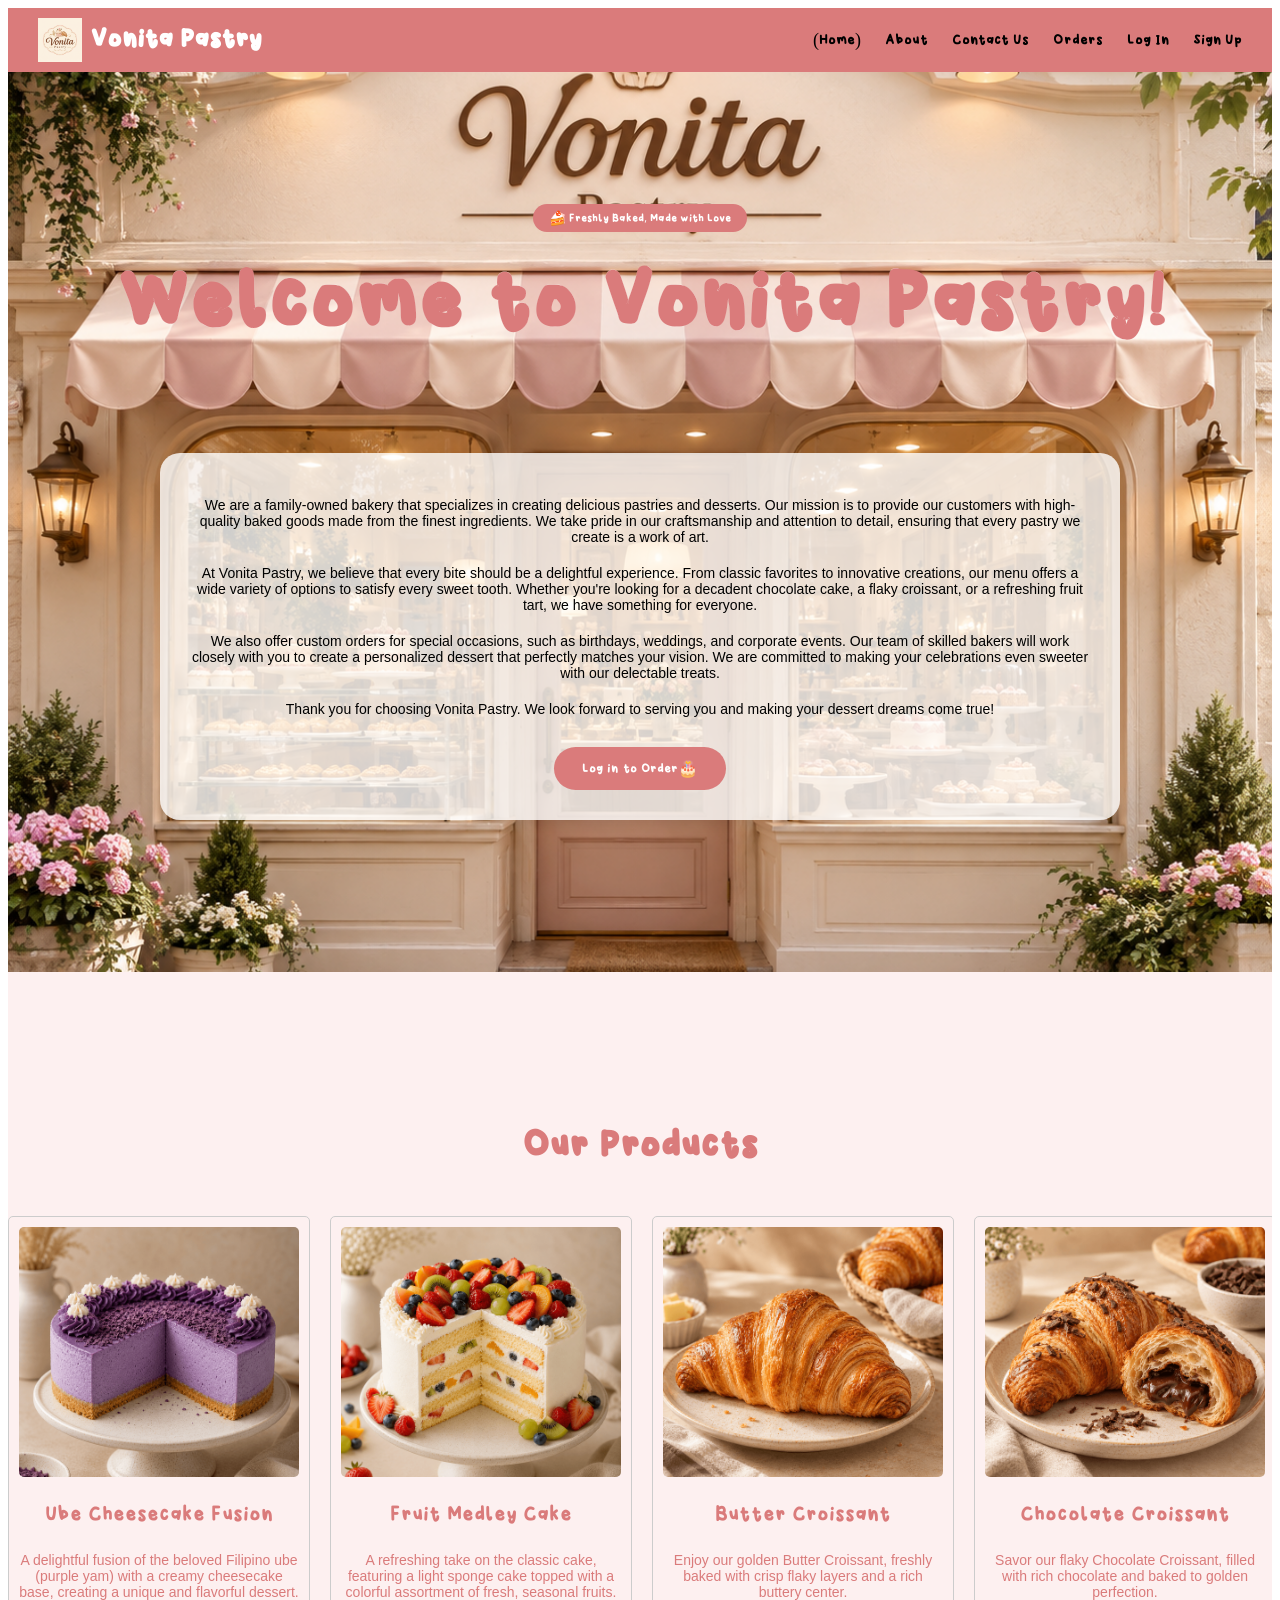
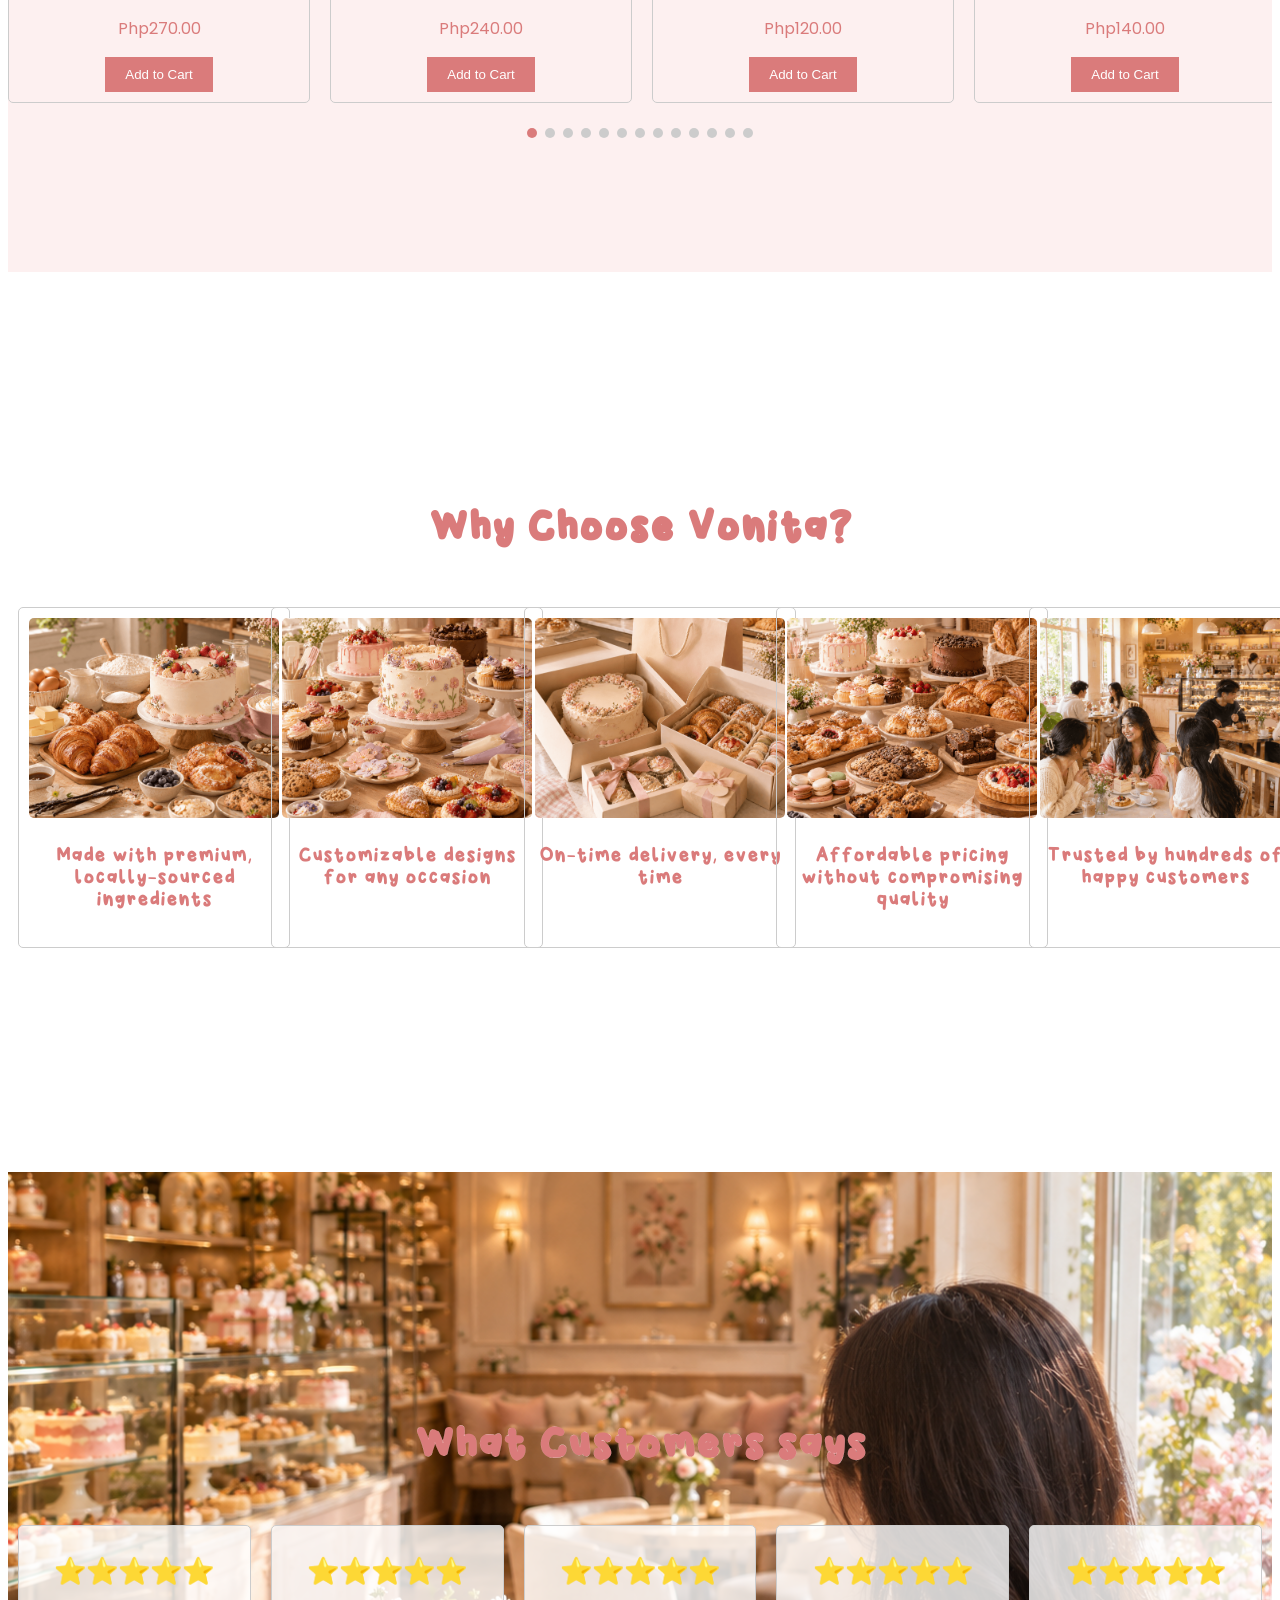
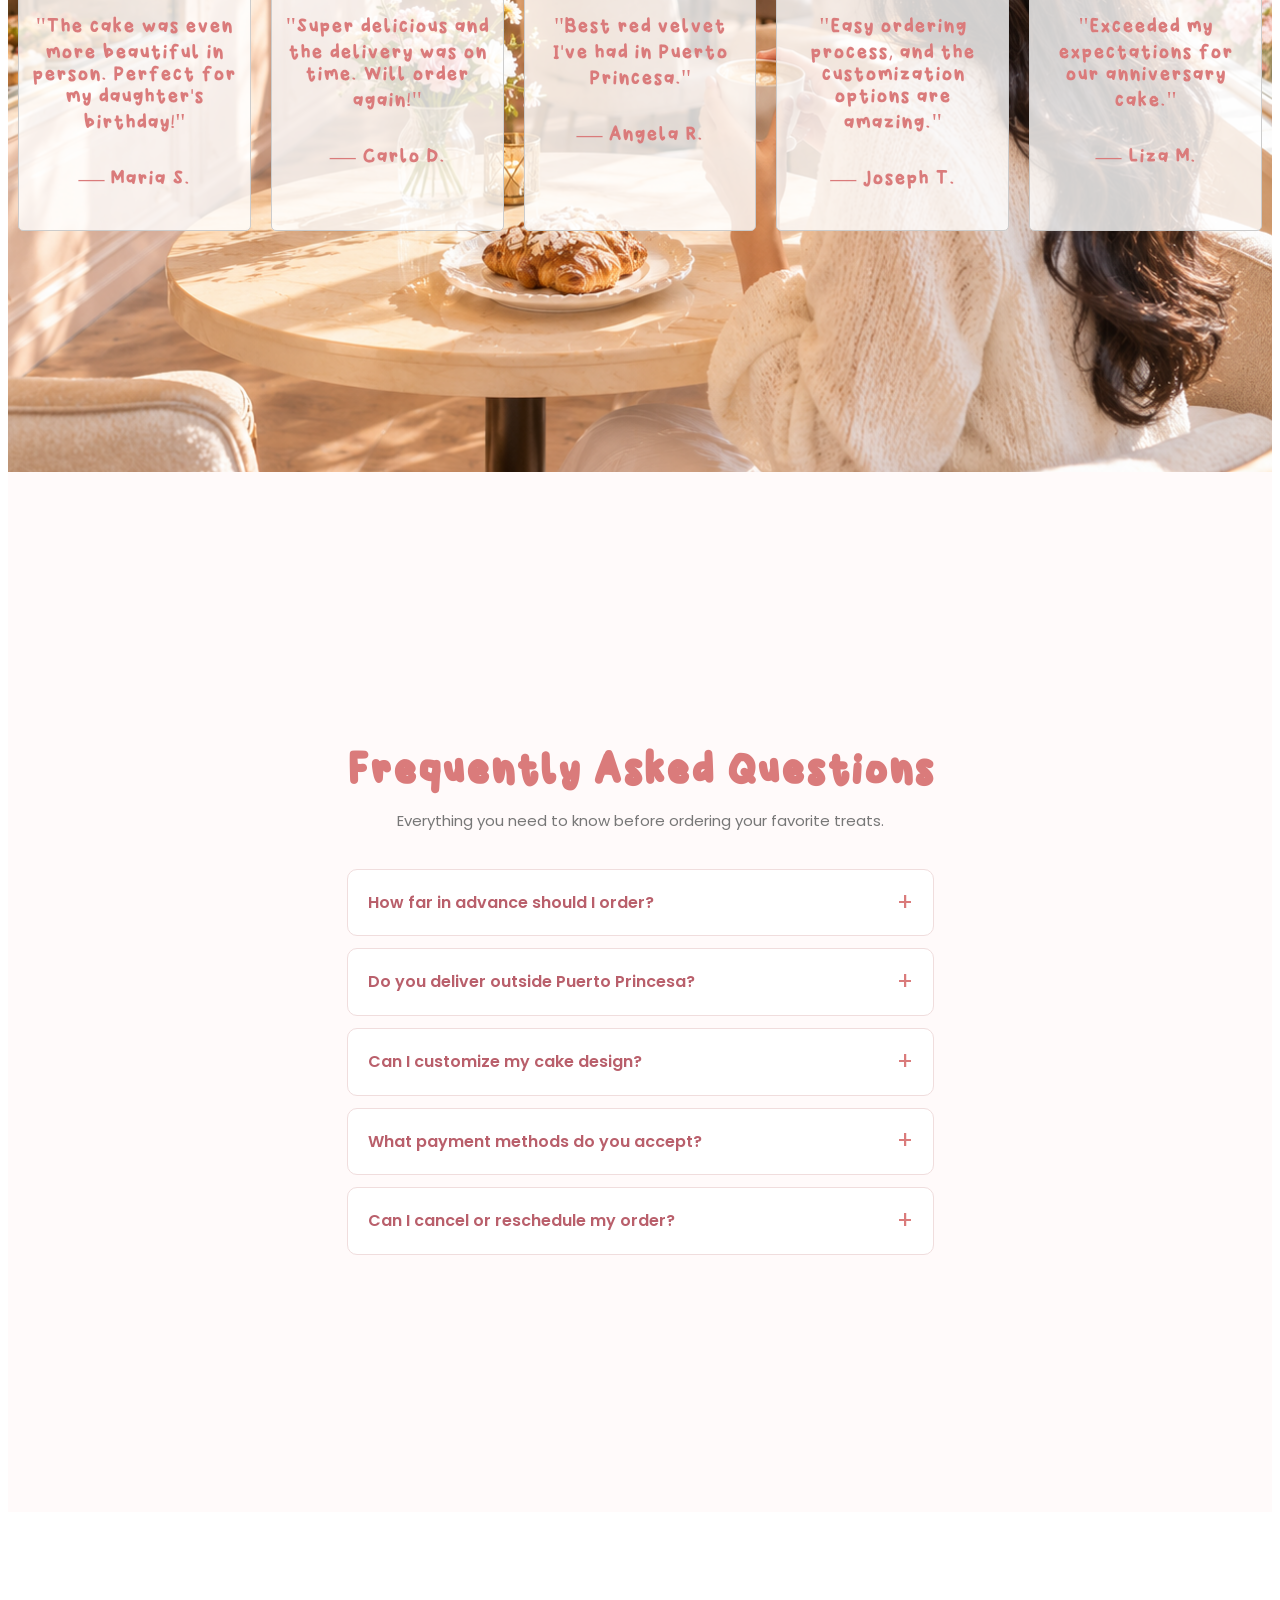
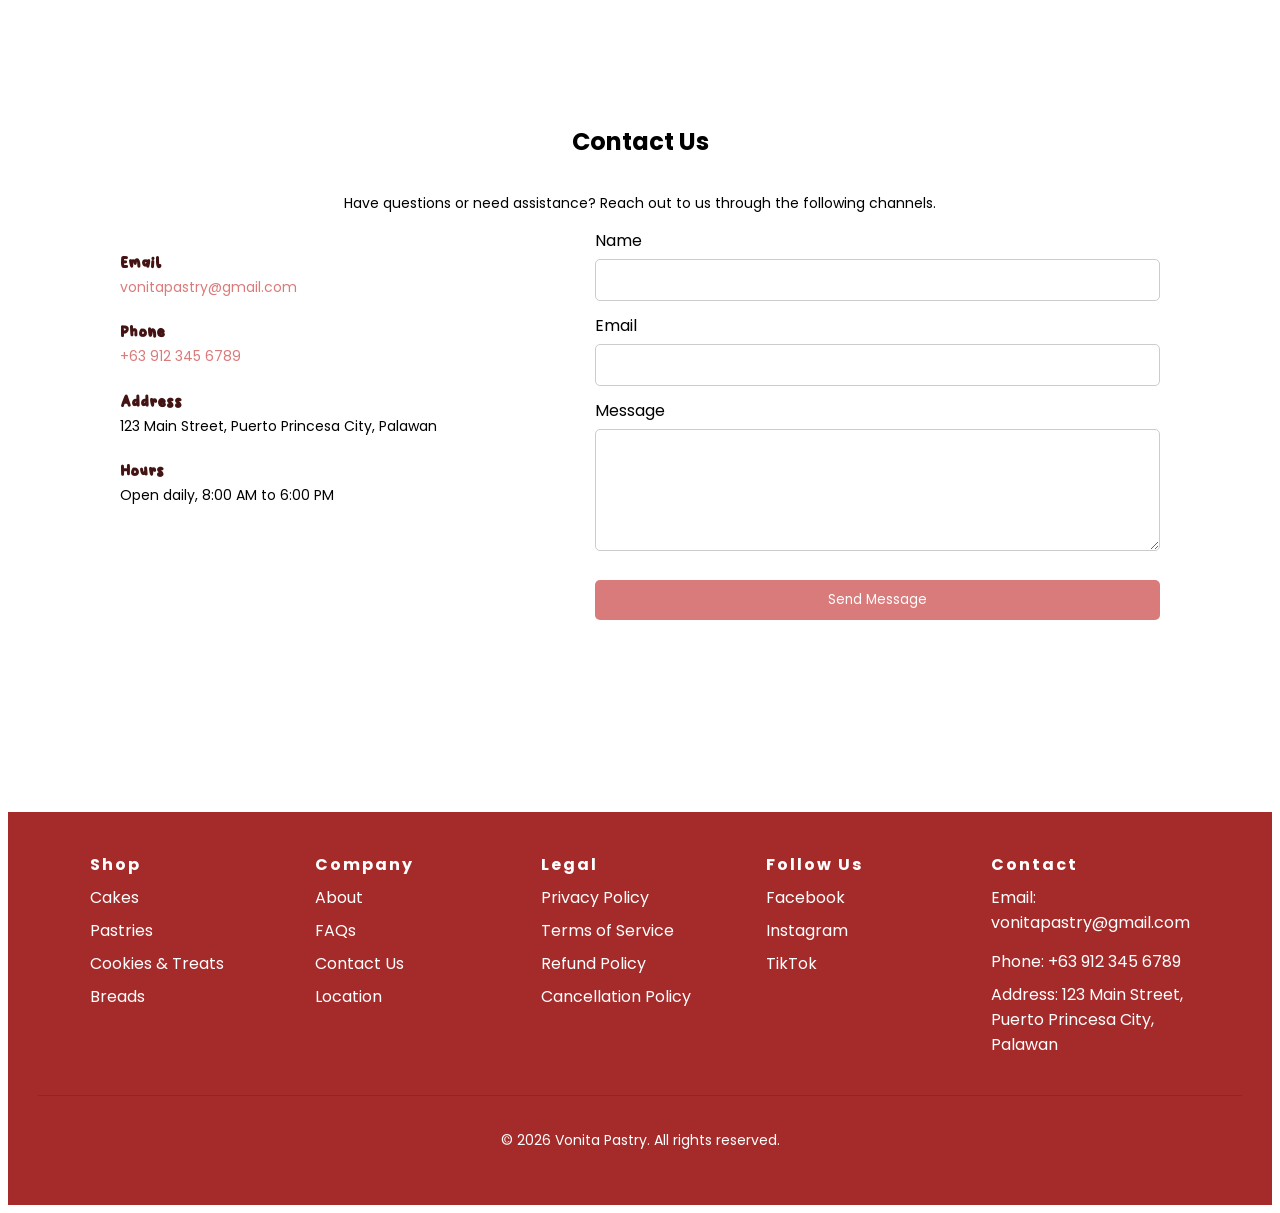
==== index.html @ a5cda78e "organize style css sheet" ====
<!DOCTYPE html>
<html lang="en">
    <head>
        <meta charset="UTF-8">
        <meta name="viewport" content="width=device-width, initial-scale=1.0">
        <title>Vonita Pastry</title>
        <link rel="preconnect" href="https://fonts.googleapis.com">
        <link rel="preconnect" href="https://fonts.gstatic.com" crossorigin>
        <link href="https://fonts.googleapis.com/css2?family=Poppins:wght@400;500;600;700&display=swap" rel="stylesheet">
        <link rel="stylesheet" href="style.css">
     </head>
     
<body>
    <header>
    <div class="logo-block">
        <img class="logo-img" src="images/vonita-pastry-logo.png" alt="Vonita Pastry Logo">
        <h1 class="hero-logo">Vonita Pastry</h1>
    </div>

            <nav>
                <a href="homepage.html" class ="nav" text-decoration: none;>(Home)</a>
                <a href="#about" class ="nav" text-decoration: none;>About</a> 
                <a href="#contact" class ="nav" text-decoration: none;>Contact Us</a>
                <a href="homepage.html#orders" class ="nav" text-decoration: none;>Orders</a>
                <a href="login.html"class ="nav">Log In</a>
                <a href="registration.html"class ="nav">Sign Up</a>

            </nav>

    <button class="hamburger" aria-label="Menu">
    <span></span><span></span><span></span>
           </button>
          </nav>
            <div class="mobile-menu">
                <a href="about.html" class ="nav">About</a> 
                <a href="contact.html" class ="nav">Contact Us</a>
                <a href="login.html"class ="nav">Log In</a>
                <a href="registration.html"class ="nav">Sign Up</a>
            </div>
    </header>

<main>
<section class="section-white hero-section1" style="text-align: center;" id="about">
    <p class="hero-badge">🍰 Freshly Baked, Made with Love</p>
            <h1 class="header-title">Welcome to Vonita Pastry!</h1>
            <div class="intro-card">
    <div class="intro-text">
                    <p class="header-description">We are a family-owned bakery that specializes in creating delicious pastries and desserts. Our mission is to provide our customers with high-quality baked goods made from the finest ingredients. We take pride in our craftsmanship and attention to detail, ensuring that every pastry we create is a work of art.</p>
                    <p class="header-description">At Vonita Pastry, we believe that every bite should be a delightful experience. From classic favorites to innovative creations, our menu offers a wide variety of options to satisfy every sweet tooth. Whether you're looking for a decadent chocolate cake, a flaky croissant, or a refreshing fruit tart, we have something for everyone.</p>
                    <p class="header-description">We also offer custom orders for special occasions, such as birthdays, weddings, and corporate events. Our team of skilled bakers will work closely with you to create a personalized dessert that perfectly matches your vision. We are committed to making your celebrations even sweeter with our delectable treats.</p>
                    <p class="header-description">Thank you for choosing Vonita Pastry. We look forward to serving you and making your dessert dreams come true!</p>
                </div style="text-align: center;">
                <a href="login.html" class="cta-btn" >Log in to Order🎂</a>
                </div>
</section>
         <section class="section-light">
                <h2 class="product-category">Our Products</h2>
            <div class="carousel-track" style="display: flex; overflow-x: auto; scroll-snap-type: x mandatory; position: relative;" >      
                <div class="product-card">
                    <img src="images/classic-vanilla-bean-cake.png" alt="Classic Vanilla Bean Cake">
                    <p class="product-title">Classic Vanilla Bean Cake</p>
                    <p class="product-description">Experience the soft, fluffy texture of our Classic Vanilla Bean Cake, layered with rich vanilla buttercream for a timeless treat.</p>
                    <p class="product-price">Php850.00</p> 
                    <button class="add-to-cart-btn">Add to Cart</button>
                </div>
                <div class="product-card">
                    <img src="images/rich-chocolate-fudge-cake.png" alt="Rich Chocolate Fudge Cake">    
                    <p class="product-title">Rich Chocolate Fudge Cake</p>
                    <p class="product-description">Savor the rich, moist layers of our Chocolate Fudge Cake, filled with luscious chocolate fudge for a decadent treat.</p>
                    <p class="product-price">Php950.00</p>
                    <button class="add-to-cart-btn">Add to Cart</button>
                </div>
                <div class="product-card">
                    <img src="images/red-velvet-delight.png" alt="Red Velvet Delight">
                    <p class="product-title">Red Velvet Delight</p>
                    <p class="product-description">Experience the rich, moist texture of our Red Velvet Delight, layered with cream cheese frosting for a truly indulgent treat.</p>
                    <p class="product-price">Php900.00</p>
                    <button class="add-to-cart-btn">Add to Cart</button>
                </div>
                <div class="product-card" style="scroll-snap-align: start; flex: 0 0 auto;">
                    <img src="images/ube-cheesecake-fusion.png" alt="Ube Cheesecake Fusion">
                    <p class="product-title">Ube Cheesecake Fusion</p>
                    <p class="product-description">A delightful fusion of the beloved Filipino ube (purple yam) with a creamy cheesecake base, creating a unique and flavorful dessert.</p>
                    <p class="product-price">Php270.00</p>
                    <button class="add-to-cart-btn">Add to Cart</button>
                </div>
                <div class="product-card" style="scroll-snap-align: start; flex: 0 0 auto;">
                    <img src="images/fruit-medley-cake.png" alt="Fruit Medley Cake">
                    <p class="product-title">Fruit Medley Cake</p>
                    <p class="product-description">A refreshing take on the classic cake, featuring a light sponge cake topped with a colorful assortment of fresh, seasonal fruits.</p>
                    <p class="product-price">Php240.00</p>
                    <button class="add-to-cart-btn">Add to Cart</button>
                </div>
                <div class="product-card">
                    <img src="images/butter-croissant.png" alt="Butter Croissant">
                    <p class="product-title">Butter Croissant</p>
                    <p class="product-description">Enjoy our golden Butter Croissant, freshly baked with crisp flaky layers and a rich buttery center.</p>
                    <p class="product-price">Php120.00</p> 
                    <button class="add-to-cart-btn">Add to Cart</button>
                </div>
                <div class="product-card">
                    <img src="images/chocolate-croissant.png" alt="Chocolate Croissant">    
                    <p class="product-title">Chocolate Croissant</p>
                    <p class="product-description">Savor our flaky Chocolate Croissant, filled with rich chocolate and baked to golden perfection.</p>
                    <p class="product-price">Php140.00</p>
                    <button class="add-to-cart-btn">Add to Cart</button>
                </div>
                <div class="product-card">
                    <img src="images/almond-croissant.png" alt="Almond Croissant">
                    <p class="product-title">Almond Croissant</p>
                    <p class="product-description">Indulge in our buttery Almond Croissant, filled with almond cream and topped with toasted almonds and powdered sugar.</p>
                    <p class="product-price">Php160.00</p>
                    <button class="add-to-cart-btn">Add to Cart</button>
                </div>
                <div class="product-card">
                    <img src="images/danish-pastry.png" alt="Danish Pastry">
                    <p class="product-title">Danish Pastry</p>
                    <p class="product-description">Enjoy our delicate Danish Pastry, featuring buttery flaky layers with a lightly sweet and creamy filling.</p>
                    <p class="product-price">Php130.00</p>
                    <button class="add-to-cart-btn">Add to Cart</button>
                </div>
                <div class="product-card">
                    <img src="images/apple-turnover.png" alt="Apple Turnover">
                    <p class="product-title">Apple Turnover</p>
                    <p class="product-description">Taste our golden Apple Turnover, filled with warm cinnamon-spiced apples and finished with a delicate glaze.</p>
                    <p class="product-price">Php130.00</p>
                    <button class="add-to-cart-btn">Add to Cart</button>
                </div>
                <div class="product-card">
                    <img src="images/chocolate-chip-cookies.png" alt="Chocolate Chip Cookies">
                    <p class="product-title">Chocolate Chip Cookies</p>
                    <p class="product-description">Enjoy our classic Chocolate Chip Cookies, baked soft and chewy with generous pockets of rich chocolate.</p>
                    <p class="product-price">Php90.00</p> 
                    <button class="add-to-cart-btn">Add to Cart</button>
                </div>
                <div class="product-card">
                    <img src="images/double-chocolate-cookies.png" alt="Double Chocolate Cookies">    
                    <p class="product-title">Double Chocolate Cookies</p>
                    <p class="product-description">Satisfy your chocolate cravings with our rich Double Chocolate Cookies, soft-baked with generous chocolate chunks.</p>
                    <p class="product-price">Php100.00</p>
                    <button class="add-to-cart-btn">Add to Cart</button>
                </div>
                <div class="product-card">
                    <img src="images/red-velvet-cookies.png" alt="Red Velvet Cookies">
                    <p class="product-title">Red Velvet Cookies</p>
                    <p class="product-description">Enjoy our soft Red Velvet Cookies, combining rich cocoa flavor with a delicate sweetness and creamy chocolate accents.</p>
                    <p class="product-price">Php100.00</p>
                    <button class="add-to-cart-btn">Add to Cart</button>
                </div>
                
            </div>
                <div class="carousel-dots"></div>
        </section>
    
        <section class="section-white">
             <h2 class="section-title1">Why Choose Vonita?</h2>

            <div style="display: grid; grid-template-columns: repeat(auto-fit, minmax(250px, 2fr));">      
                <div class="reason-card">
                    <img src="images/ingredients.png" alt="Ingredients">
                    <p class="product-title">Made with premium, locally-sourced ingredients</p>
                </div>
                <div class="reason-card">
                    <img src="images/customizable.png" alt="Customizable">
                    <p class="product-title">Customizable designs for any occasion</p>
                </div>
                <div class="reason-card">
                    <img src="images/delivery.png" alt="Delivery">
                    <p class="product-title">On-time delivery, every time</p>
                </div>
                <div class="reason-card">
                    <img src="images/affordable.png" alt="Affordable">
                    <p class="product-title">Affordable pricing without compromising quality</p>
                </div>
                <div class="reason-card">
                    <img src="images/customers.png" alt="Customers">
                    <p class="product-title">Trusted by hundreds of happy customers</p>
                </div>
            </div>
        </section>
    
        <section class="section-white hero-section3">
            <h2 class="section-title2">What Customers says</h2>
        <div style="display: grid; grid-template-columns: repeat(auto-fit, minmax(250px, 1fr));">      
                <div class="review-card">
                    <p class="product-title">⭐⭐⭐⭐⭐</p>
                    <p class="product-title">"The cake was even more beautiful in person. Perfect for my daughter's birthday!"</p>
                    <p class="product-title"> — Maria S.</p>
                </div>
                <div class="review-card">
                    <p class="product-title">⭐⭐⭐⭐⭐</p>
                    <p class="product-title">"Super delicious and the delivery was on time. Will order again!"</p>
                    <p class="product-title"> — Carlo D.</p>
                </div>
                <div class="review-card">
                    <p class="product-title">⭐⭐⭐⭐⭐</p>
                    <p class="product-title">"Best red velvet I've had in Puerto Princesa."</p>
                    <p class="product-title"> — Angela R.</p>
                </div>
                <div class="review-card">
                    <p class="product-title">⭐⭐⭐⭐⭐</p>
                    <p class="product-title">"Easy ordering process, and the customization options are amazing."</p>
                    <p class="product-title"> — Joseph T.</p>
                </div>
                <div class="review-card">
                    <p class="product-title">⭐⭐⭐⭐⭐</p>
                    <p class="product-title">"Exceeded my expectations for our anniversary cake."</p>
                    <p class="product-title"> — Liza M.</p>
                </div>
                
                
        </div>

        
        </section>
        
    
        
    <section id="faqs" class="section-white faq-section">
    <div class="faq-container">
        <h2 class="section-title1">Frequently Asked Questions</h2>
        <p class="faq-subtitle">Everything you need to know before ordering your favorite treats.</p>

        <div class="faq-list">
            <details class="faq-item">
                <summary class="faq-question">How far in advance should I order?</summary>
                <p class="faq-answer">We recommend placing your order at least 3 days in advance, especially for custom cakes and special events.</p>
            </details>

            <details class="faq-item">
                <summary class="faq-question">Do you deliver outside Puerto Princesa?</summary>
                <p class="faq-answer">Currently, we offer delivery within Puerto Princesa City only.</p>
            </details>

            <details class="faq-item">
                <summary class="faq-question">Can I customize my cake design?</summary>
                <p class="faq-answer">Yes! You can request a custom cake design when placing your order. Please provide your preferred design and details in advance.</p>
            </details>

            <details class="faq-item">
                <summary class="faq-question">What payment methods do you accept?</summary>
                <p class="faq-answer">We accept cash on delivery and available online payment options. Please check the payment options at checkout for details.</p>
            </details>

            <details class="faq-item">
                <summary class="faq-question">Can I cancel or reschedule my order?</summary>
                <p class="faq-answer">Cancellation and rescheduling requests are subject to our Cancellation Policy. Please review the policy or contact us for assistance.</p>
            </details>
        </div>
    </div>
</section>

    <section id="contact" class="section-white">
    <h2>Contact Us</h2>
    <p class="contact-intro">Have questions or need assistance? Reach out to us through the following channels.</p>

    <div class="contact-wrapper">

        <div class="contact-info">
            <div class="contact-item">
                <h4>Email</h4>
                <p><a href="mailto:vonitapastry@gmail.com">vonitapastry@gmail.com</a></p>
                <h4>Phone</h4>
                <p><a href="tel:+639123456789">+63 912 345 6789</a></p>
                <h4>Address</h4>
                <p>123 Main Street, Puerto Princesa City, Palawan</p>
                <h4>Hours</h4>
                <p>Open daily, 8:00 AM to 6:00 PM</p>
            </div>
        </div>

        <div class="contact-right">
            <form>
                <label for="name">Name</label>
                <input type="text" id="name" required>

                <label for="email">Email</label>
                <input type="email" id="email" required>

                <label for="message">Message</label>
                <textarea id="message" rows="5" required></textarea>

                <button type="submit">Send Message</button>
            </form>
        </div>

    </div>
</section>
   </main>

   <footer>
            <div class="footer-columns">
                <div class="footer-col">
                        <a class="footer-nav" style="font-weight: bold; letter-spacing: 2px;" >Shop</a>
                        <a href="shop.html#cakes-section" class="footer-nav" >Cakes</a>
                        <a href="shop.html#pastries-section" class="footer-nav" >Pastries</a>
                        <a href="shop.html#cookies-section" class="footer-nav" >Cookies & Treats</a>
                        <a href="shop.html#breads-section" class="footer-nav" >Breads</a>
                </div>
                <div class="footer-col">
                        <a class="footer-nav" style="font-weight: bold; letter-spacing: 2px;" >Company</a>
                        <a href="index.html#about" class="footer-nav">About</a>
                        <a href="index.html#faqs" class="footer-nav">FAQs</a>
                        <a href="index.html#contact" class="footer-nav">Contact Us</a>
                        <a href="index.html#contact" class="footer-nav">Location</a>
                </div>
                <div class="footer-col">
                        <a class="footer-nav" style="font-weight: bold; letter-spacing: 2px;" >Legal</a>
                        <a class="footer-nav">Privacy Policy</a>
                        <a class="footer-nav">Terms of Service</a>
                        <a class="footer-nav">Refund Policy</a>
                        <a class="footer-nav">Cancellation Policy</a>
                </div>
                <div class="footer-col">
                        <a class="footer-nav" style="font-weight: bold; letter-spacing: 2px;" >Follow Us</a>
                        <a class="footer-nav">Facebook</a>
                        <a class="footer-nav">Instagram</a>
                        <a class="footer-nav">TikTok</a>
                </div>
                <div class="footer-col">
                        <a class="footer-nav" style="font-weight: bold; letter-spacing: 2px;" >Contact</a>
                        <a class="footer-nav">Email: vonitapastry@gmail.com</p>
                        <a class="footer-nav">Phone: +63 912 345 6789</a>
                        <a class="footer-nav">Address: 123 Main Street, Puerto Princesa City, Palawan</a>
                </div>
            </div>

            <div class="footer-bottom">
                <p style="color: white;">© 2026 Vonita Pastry. All rights reserved.</p>
            </div>
    </footer>

   <script src="script.js"></script>

   
</body>

   


</html>
---- style.css ----
@font-face { 
    font-family: 'Winkle';
    src: url('fonts/Winkle-Regular.ttf') format('truetype');
}

:root {
    --text-dark: #441313;
    --white: #ffffff;
    --bg-light: #fdf7f7;
    --border: #cccccc;
    --transition: 0.3s ease;
    --primary: rgb(218, 123, 123);
}

.hero-logo {
    color: white;
    font-size: 32px;
    font-family: 'Winkle';
    align-items: left;
}


h3 {
    color: black;
    font-size: 36px;
    font-family: 'Winkle', cursive;
}

h4 {
    color: black;
    font-size: 20px;
    font-family: 'Winkle', cursive;
}

h5{
    color: grey;
    font-size: 16px;
    font-family: 'Winkle', cursive;
}

p{
    color: black;
    font-size: 14px;
}

body {
    font-family: 'Poppins', sans-serif;
}

nav {
    display: flex;
    gap: 24px;
    align-items: center;
}

.nav {
    color: black;
    font-size: 18px;
    text-decoration: none;
    transition: color 0.3s ease;
    font-family: 'Winkle';
}

.nav:hover {
    color: white;
}

.footer-nav{
    color: white;
    font-size: 16px;
    display: block; 
    text-decoration: none; 
    margin-bottom: 8px; 
    transition: color 0.3s ease;
}

.footer-nav:hover{
    color: rgb(218, 123, 123);
}

.footer-bottom{ 
    border-top: 1px solid #444; 
    margin-top: 30px; padding-top: 
    20px; text-align: center;
}

.logo-block {
    display: flex;
    align-items: center;
    gap: 8px;
}

.logo-img {
    width: 44px;
    height: 44px;
    object-fit: contain;
}

.hero-logo {
    margin: 0;
}

.nav-cta{

    color: rgb(68, 19, 19);
    font-size: 16px;
    padding: 12px 28px; 
    border-radius: 25px; 
    background-color: white;
    color:rgb(218, 123, 123); 
    text-decoration: none; 
    display: inline-block; 
    font-family: 'Winkle';
    text-align: center;
}

header{
    background-color: rgb(218, 123, 123);
    padding: 10px 30px;
    display: flex;
    justify-content: space-between;
    align-items: center;
}

.cta-btn{
    color: rgb(68, 19, 19);
    font-size: 16px;
    padding: 12px 28px; 
    border-radius: 25px; 
    background-color: rgb(218, 123, 123); 
    color: white; 
    text-decoration: none; 
    display: inline-block; 
    margin-top: 10px;
    text-align: center;
    font-family: 'Winkle';
}

.view-all-btn{
    background-color: rgb(218, 123, 123);
    color: white;
    border: 10px;
    padding: 10px 20px;
    cursor: pointer;
    display: inline-block;
    align-self: center;
    margin-top: 20px;
}

.background1{
    color: rgb(68, 19, 19);
}

.header-title { 
    
    color: rgb(218, 123, 123);
    text-align: center;
    margin-top: 20px;
    font-size: 100px;
    font-family: 'Winkle';
    -webkit-text-stroke: 0.1px white;
}

.section-title1 {   
    color: rgb(218, 123, 123);
    text-align: center;
    margin-top: 20px;
    font-size: 54px;
    font-family: 'Winkle';
}

.section-title2 {   
    color: rgb(218, 123, 123);
    text-align: center;
    margin-top: 20px;
    font-size: 54px;
    font-family: 'Winkle';
    -webkit-text-stroke: 0.1px white;
}

.header-description {
    color: black;
    font-size: 14px;
    text-align: center;
    margin-bottom: 20px;
    font-family: 'Inter', sans-serif;
}  

.contact {
    color: rgb(218, 123, 123);
    text-align: center;
    margin-top: 20px;
    font-size: 24px;
    font-family: 'Winkle';
}

footer{
    background-color: brown;
    padding: 40px 30px;
}

.footer-columns {
    display: grid; 
    grid-template-columns: repeat(5, 1fr); 
    gap: 30px;
    max-width: 1100px; 
    margin: 0 auto;
}
.footer-col h4 {
    color: white; 
    margin-bottom: 15px;
}

.product-category {
    color: rgb(218, 123, 123);
    text-align: center;
    margin-top: 20px;
    font-size: 46px;
    font-family: 'Winkle';
}

.product-title {
     color: rgb(218, 123, 123);
    text-align: center;
    margin-top: 20px;
    font-size: 26px;
    font-family: 'Winkle';
}

.product-card{
    border: 1px solid #ccc;
    border-radius: 5px;
    padding: 10px;
    margin: 10px;
    text-align: center;
    width: 280px;
    flex-shrink: 0;
}

.product-card img{
    width: 100%;
    height: 250px;
    border-radius: 5px;
    object-fit: cover;
}

.product-description{
    color: rgb(218, 123, 123);
    font-size: 14px;
    font-family: 'Inter', sans-serif;
}

.product-price {
    color: rgb(218, 123, 123);
    font-size: 16px;
}

.add-to-cart-btn{
    background-color: rgb(218, 123, 123);
    color: white;
    border: none;
    padding: 10px 20px;
    cursor: pointer;
}

.reason-card{
    border: 1px solid #ccc;
    border-radius: 5px;
    padding: 10px;
    margin: 10px;
    text-align: center;
    width: 250px;
    flex-shrink: 0;
}

.reason-card img{
    width: 100%;
    height: 200px;
    border-radius: 5px;
    object-fit: cover;
}

.review-card{
    border: 1px solid #ccc;
    border-radius: 5px;
    padding: 10px;
    margin: 10px;
    text-align: center;
    background-color: rgba(255, 255, 255, 0.8);
    -webkit-text-stroke: 0.1px white;
}

.section-light {
     background-color: #fdf0f0; 
     min-height: 100vh;
     display: flex;
     flex-direction: column;
     justify-content: center;
}

.section-white {
     background-color: white; 
     min-height: 100vh;
     display: flex;
     flex-direction: column;
     justify-content: center;
}

.intro-text {
    text-align: center;    

}

.history-card{
    border: 1px solid #ccc;
    border-radius: 5px;
    padding: 10px;
    margin: 10px;
    text-align: center;
    width: 280px;
    flex-shrink: 0;
    background-color: white;
}

.hamburger {
  display: none;
  flex-direction: column;
  gap: 5px;
  cursor: pointer;
  padding: 4px;
  background: none;
  border: none;
}
.hamburger span {
  display: block;
  width: 24px; height: 2px;
  background: var(--text-dark);
  border-radius: 2px;
  transition: var(--transition);
}

.hamburger.open span:nth-child(1) { 
    transform: translateY(7px) rotate(45deg); 
}

.hamburger.open span:nth-child(2) { 
    opacity: 0; 
}

.hamburger.open span:nth-child(3) {
     transform: translateY(-7px) rotate(-45deg); 
}

.mobile-menu {
  display: none;
  position: fixed;
  top: 72px; left: 0; right: 0;
  background: var(--white);
  border-bottom: 1px solid var(--border);
  padding: 1.5rem 5%;
  z-index: 99;
  flex-direction: column;
  gap: 1.25rem;
}

.mobile-menu.open { 
    display: flex; 
}

.mobile-menu a {
  font-size: 1.05rem;
  font-weight: 500;
  color: var(--text-dark);
  text-decoration: none;
  padding: 0.5rem 0;
  border-bottom: 1px solid var(--border);
  transition: color var(--transition);
}

.mobile-menu a:hover { 
    color: var(--cobalt); 
}

.mobile-menu a.nav-cta {
  background: var(--cobalt);
  color: var(--white);
  text-align: center;
  padding: 0.75rem;
  border-radius: 100px;
  border: none;
  font-family: 'Winkle';
}

.category-tabs { 
    display: flex; 
    align-items: center; 
    justify-content: center; 
    gap: 20px; 
    padding: 20px; 
    border-bottom: 1px solid #ccc;
}

.tab-btn { 
    background: none; 
    border: none; 
    font-size: 16px; 
    color: grey; 
    cursor: pointer; 
    padding-bottom: 8px;
}

.tab-btn.active { 
    color: rgb(68, 19, 19); 
    border-bottom: 2px solid rgb(68, 19, 19); 
    font-weight: bold;
}

.tab-arrow-left {
    background: none; 
    border: none; 
    font-size: 20px; 
    cursor: pointer; 
    color: grey;
}

.tab-arrow-right { 
    background: none; 
    border: none; 
    font-size: 20px; 
    cursor: pointer; 
    color: grey;
}

.hero-badge {
    display: inline-block; 
    background-color: rgb(218, 123, 123); 
    color: white; 
    padding: 6px 16px; 
    border-radius: 20px; 
    font-size: 14px; 
    margin: 0 auto 10px auto;
    font-family: 'Winkle';
 }

.intro-card { 
    background-color: rgba(255, 255, 255, 0.8);
    border-radius: 20px; 
    padding: 30px; 
    margin: 20px auto; 
    max-width: 900px; 
    box-shadow: 0 4px 12px rgba(0,0,0,0.08);
    text-align: center;
}

.carousel-dots { 
    display: flex; 
    justify-content: center; 
    gap: 8px; 
    margin-top: 15px;
}

.dot { 
    width: 10px; 
    height: 10px; 
    border-radius: 50%; 
    background-color: #ccc; 
    cursor: pointer;
}

.dot.active { 
    background-color: rgb(218, 123, 123);
}

.hero-section1 { 
    background-image: url('images/vonita-pastry-shopfront.png'); 
    background-size: cover; 
    background-position: center; 
    background-repeat: no-repeat;
}

.hero-section2 {
    background-image: url('images/vonita-pastry-cashier.png'); 
    background-size: cover; 
    background-position: center; 
    background-repeat: no-repeat;
}

.hero-section3 { 
    background-image: url('images/vonita-pastry-customer.png'); 
    background-size: cover; 
    background-position: center; 
    background-repeat: no-repeat;
}

.auth-main {
    display: flex;
    align-items: center;
    justify-content: center;
    min-height: calc(100vh - 68px);
    padding: 40px 20px;
    background-color: var(--bg-light);
}

.auth-card {
    box-sizing: border-box;
    width: 100%;
    max-width: 420px;
    padding: 40px;
    background-color: var(--white);
    border-radius: 12px;
    box-shadow: 0 4px 16px rgba(0, 0, 0, 0.08);
    text-align: center;
}

.auth-card h3,
.auth-card h4 {
    margin-top: 0;
    margin-bottom: 8px;
}

.auth-card > p {
    margin-top: 8px;
    margin-bottom: 24px;
    color: #555;
    font-size: 15px;
}

.form-group {
    margin-bottom: 18px;
    text-align: left;
}

.form-group label {
    display: block;
    margin-bottom: 6px;
    color: var(--text-dark);
    font-size: 14px;
    font-weight: bold;
}

.form-group input,
.form-group textarea {
    box-sizing: border-box;
    width: 100%;
    padding: 12px 14px;
    border: 1px solid var(--border);
    border-radius: 8px;
    font-family: inherit;
    font-size: 15px;
    transition: border-color var(--transition);
}

.form-group input:focus,
.form-group textarea:focus {
    outline: none;
    border-color: var(--primary);
}

.form-group textarea {
    min-height: 90px;
    resize: vertical;
}

.form-check {
    display: flex;
    align-items: flex-start;
    gap: 8px;
    margin-bottom: 20px;
    font-size: 14px;
    text-align: left;
}

.form-check input {
    margin-top: 3px;
    width: auto;
}

.form-check label {
    color: var(--text-dark);
}

.auth-btn {
    box-sizing: border-box;
    width: 100%;
    padding: 13px;
    border: none;
    border-radius: 8px;
    background-color: var(--primary);
    color: var(--white);
    font-family: inherit;
    font-size: 16px;
    cursor: pointer;
    transition: opacity var(--transition);
}

.auth-btn:hover {
    opacity: 0.85;
}

.auth-link {
    display: inline-block;
    margin-bottom: 16px;
    color: var(--primary);
    font-size: 14px;
    text-decoration: none;
}

.auth-link:hover {
    text-decoration: underline;
}

.auth-footer-text {
    margin-top: 30px;
    margin-bottom: 0;
    font-size: 14px;
}

.auth-footer-text a {
    color: var(--primary);
    font-weight: bold;
    text-decoration: none;
}

.auth-footer-text a:hover {
    text-decoration: underline;
}

.faq-section {
    padding: 70px 20px;
    background-color: #fffafa;
}

.faq-container {
    max-width: 800px;
    margin: 0 auto;
}

.faq-section .section-title1 {
    text-align: center;
    margin-bottom: 12px;
}

.faq-subtitle {
    text-align: center;
    color: #777;
    font-family: 'Poppins', sans-serif;
    font-size: 15px;
    line-height: 1.7;
    margin: 0 auto 35px;
}

.faq-list {
    display: flex;
    flex-direction: column;
    gap: 12px;
}

.faq-item {
    background-color: #fff;
    border: 1px solid #f0dddd;
    border-radius: 10px;
    padding: 0 20px;
    transition: border-color 0.3s ease, box-shadow 0.3s ease;
}

.faq-item:hover {
    border-color: #da7b7b;
}

.faq-item[open] {
    border-color: #da7b7b;
    box-shadow: 0 4px 14px rgba(218, 123, 123, 0.08);
}

.faq-question {
    color: #b95f6b;
    font-weight: 600;
    font-family: 'Poppins', sans-serif;
    font-size: 16px;
    line-height: 1.6;
    padding: 20px 30px 20px 0;
    cursor: pointer;
    position: relative;
    list-style: none;
}

.faq-question::-webkit-details-marker {
    display: none;
}

.faq-question::after {
    content: "+";
    position: absolute;
    right: 0;
    top: 50%;
    transform: translateY(-50%);
    color: #da7b7b;
    font-size: 24px;
    font-weight: 400;
}

.faq-item[open] .faq-question::after {
    content: "−";
}

.faq-answer {
    color: #555;
    font-weight: 400;
    font-family: 'Poppins', sans-serif;
    font-size: 14px;
    line-height: 1.8;
    margin: 0;
    padding: 0 0 20px;
}

#contact h2 { text-align: center; }
.contact-intro { text-align: center; }

.contact-wrapper {
    display: grid;
    grid-template-columns: 1fr 1.3fr;
    gap: 40px;
    max-width: 1100px;
    width: 100%;
    margin: 0 auto;
    padding: 0 30px;
    box-sizing: border-box;
    align-items: start;
}

.contact-item h4 { 
    color: rgb(68, 19, 19); 
    margin-bottom: 4px; 
}

.contact-item p { 
    margin-top: 0; 
    margin-bottom: 16px; 
}

.contact-info a { 
    color: rgb(218, 123, 123); 
    text-decoration: none; 
}

.contact-info a:hover { 
    color: rgb(68, 19, 19); 
}

.contact-right label { 
    display: block; margin-bottom: 6px; 
}

.contact-right input,
.contact-right textarea {
    width: 100%;
    padding: 10px;
    border: 1px solid #ccc;
    border-radius: 5px;
    margin-bottom: 12px;
    font-family: inherit;
    box-sizing: border-box;
}

.contact-right button {
    background-color: rgb(218, 123, 123);
    color: white;
    border: none;
    padding: 10px 20px;
    cursor: pointer;
    font-family: inherit;
}

.contact-right iframe {
    width: 100%;
    height: 250px;
    border: 0;
    border-radius: 10px;
    margin-top: 20px;
}

.auth-section {
    min-height: 100vh;          
    display: flex;
    flex-direction: column;
    align-items: center;
    justify-content: center;
    padding: 20px;
}

.auth-section form {
    width: 100%;
    max-width: 400px;
    background: white;
    padding: 30px;
    border-radius: 10px;
    box-sizing: border-box;
    border: 1px solid #ccc;
}

label { 
    display: block; 
    margin-bottom: 6px; 
}

input {
    width: 100%;               
    padding: 10px;
    border: 1px solid #ccc;
    border-radius: 5px;
    font-family: 'Poppins', sans-serif;        
    box-sizing: border-box; 
}

input:focus { 
    outline: 2px solid rgb(218, 123, 123); 
    border-color: rgb(218, 123, 123); 
}

button[type="submit"] {
    width: 100%;
    padding: 10px;
    background: rgb(218, 123, 123);
    color: white;
    border: none;
    border-radius: 5px;
    margin-top: 10px;
    cursor: pointer;
    font-family: 'Poppins', sans-serif;
}

button[type="submit"]:hover { background: rgb(180, 100, 100); }

@media (max-width: 768px) {
    nav { display: none; }
    .hamburger { display: flex; }
    .contact-wrapper { grid-template-columns: 1fr; }
}
@media (max-width: 480px) {
    .auth-main {
        padding: 24px 16px;
    }
    .auth-card {
        padding: 28px 20px;
    }
}

@media (max-width: 600px) {
    .faq-section {
        padding: 45px 16px;
    }
    .faq-item {
        padding: 0 16px;
    }
    .faq-question {
        font-size: 14px;
        padding: 17px 28px 17px 0;
    }
    .faq-answer {
        font-size: 13px;
    }
    .faq-subtitle {
        font-size: 13px;
    }
}
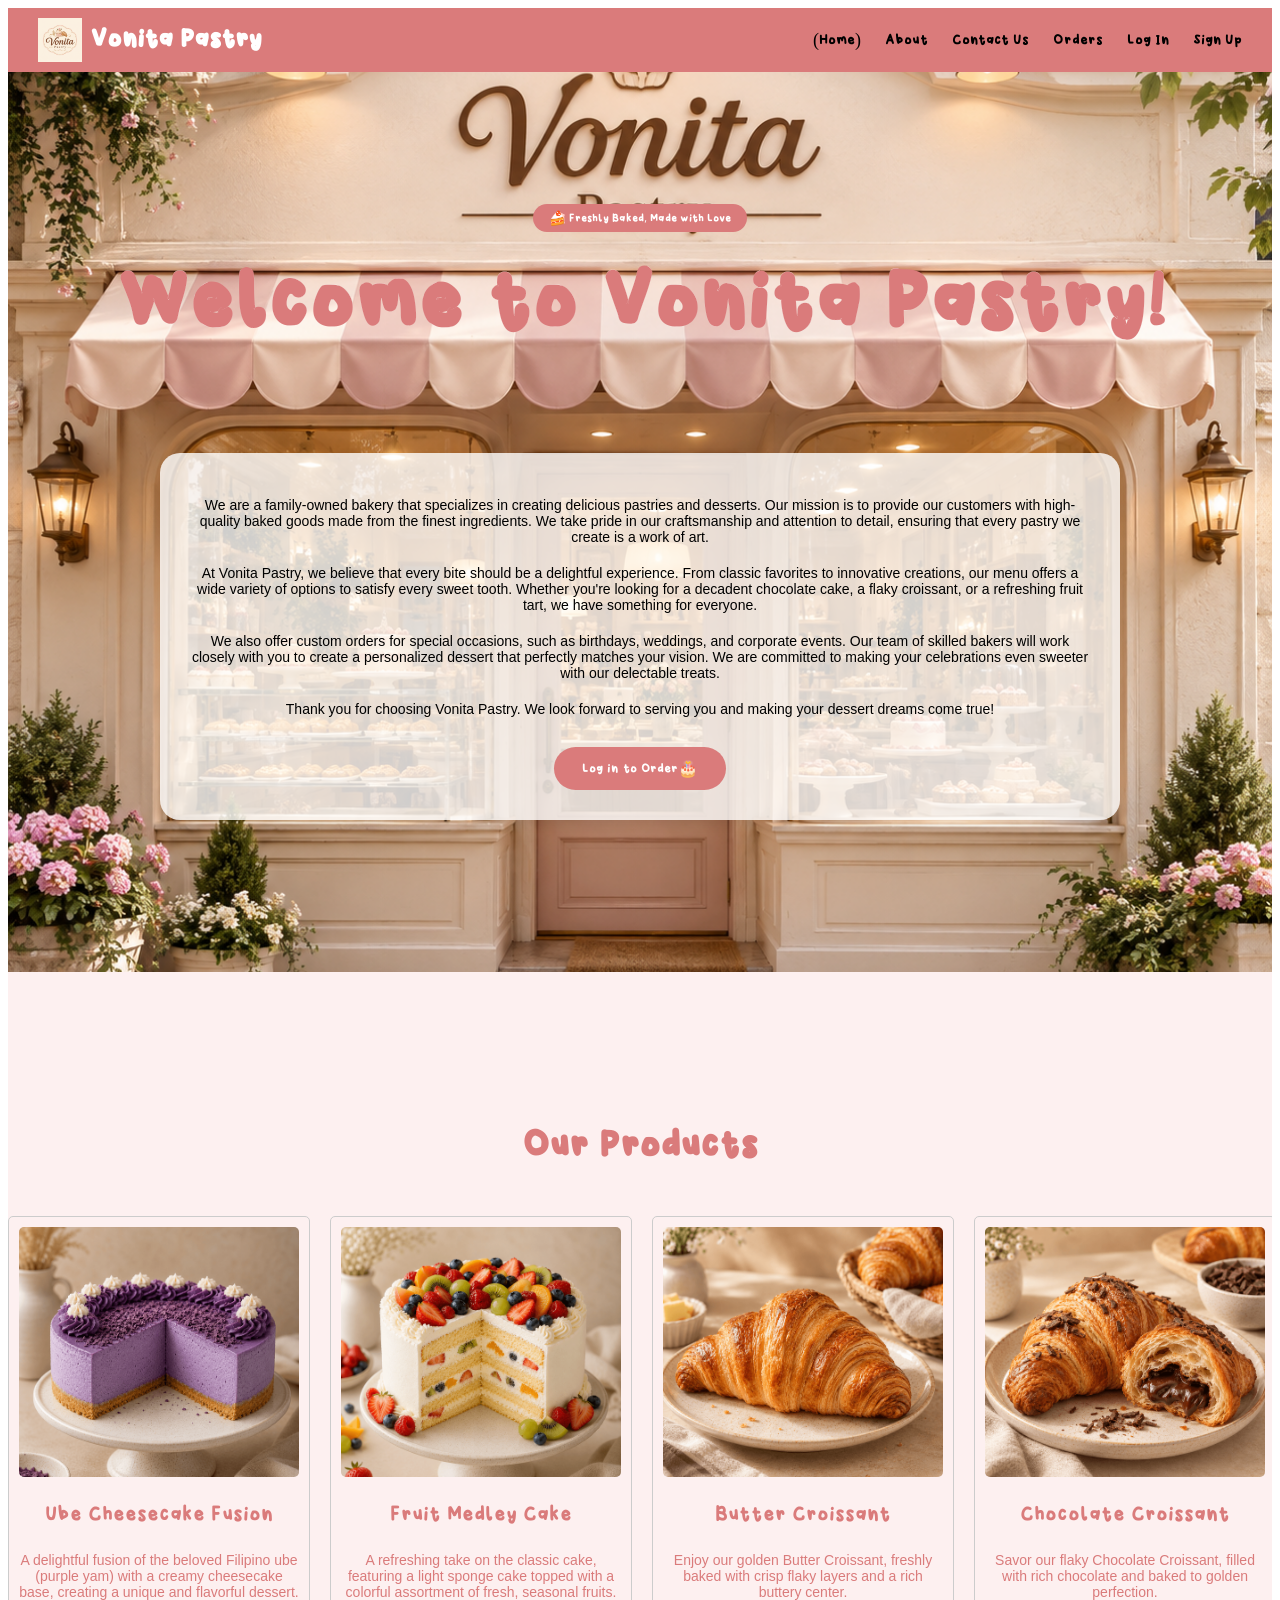
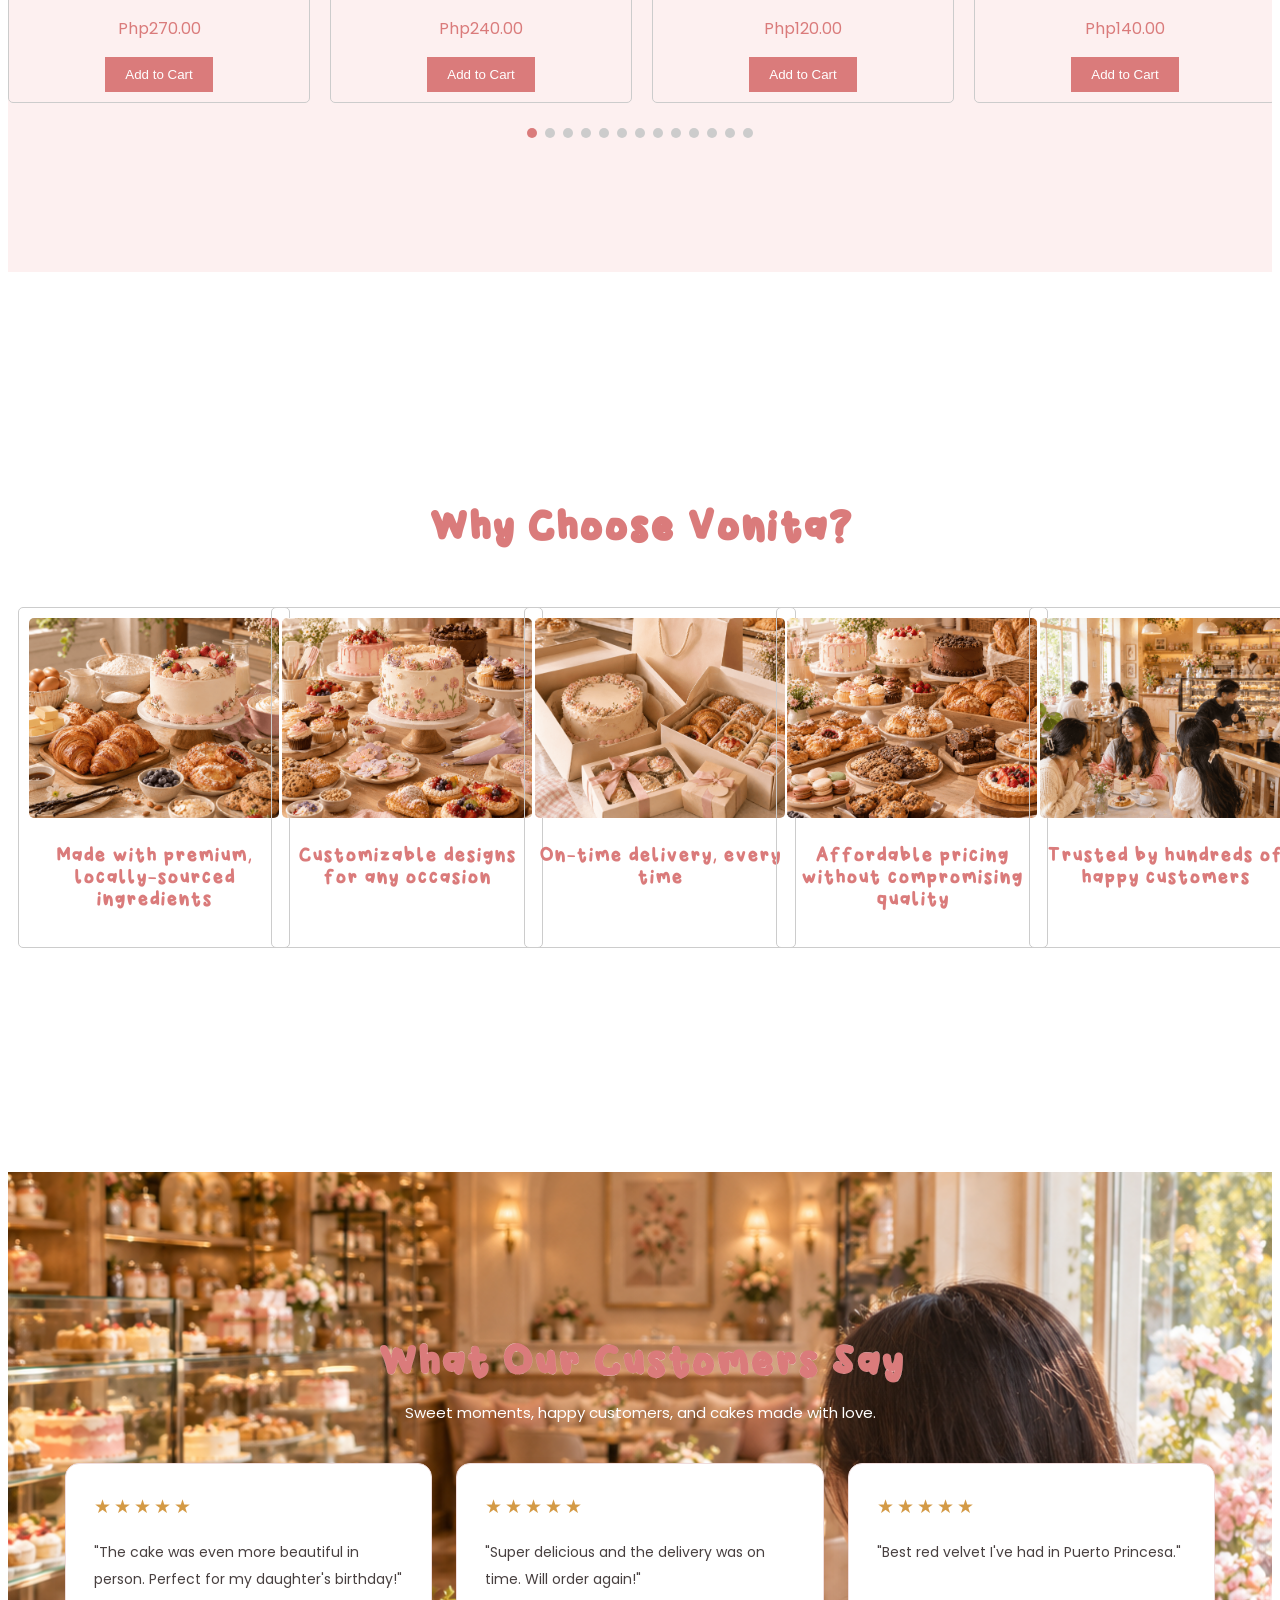
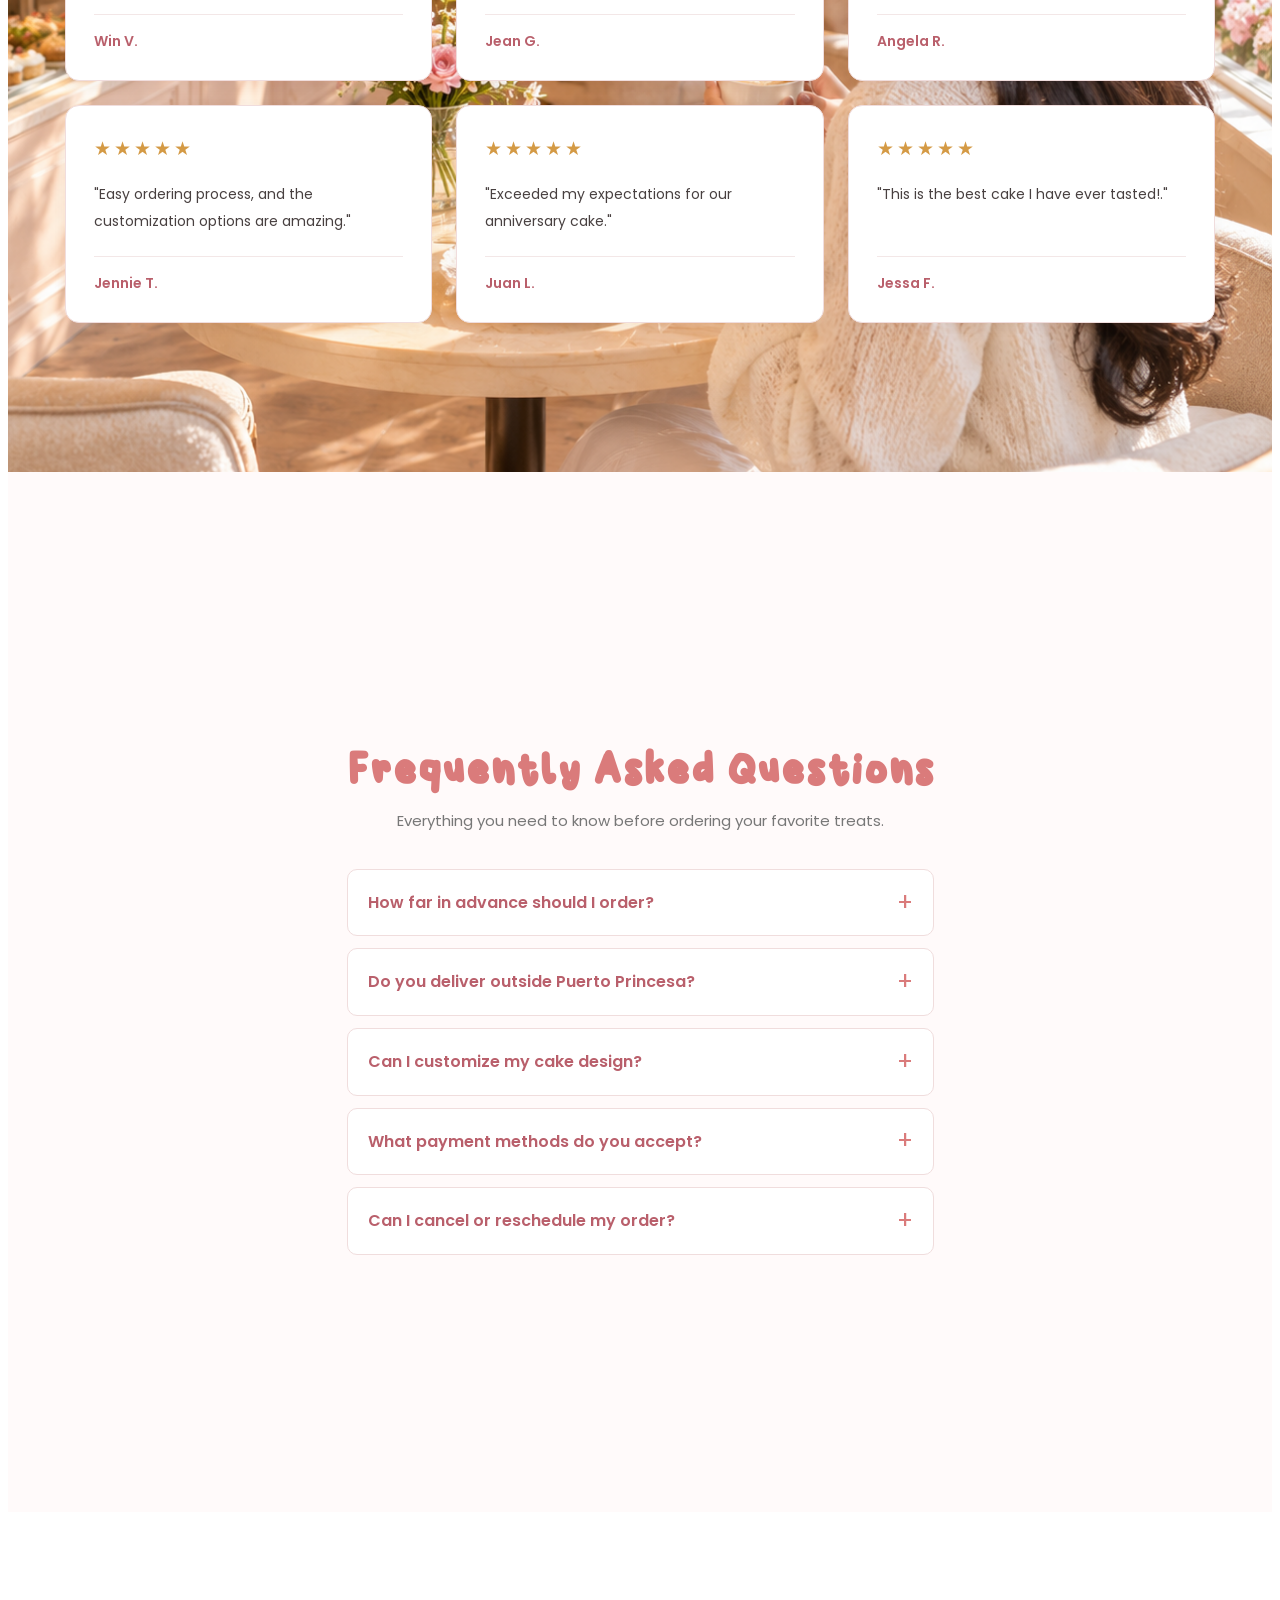
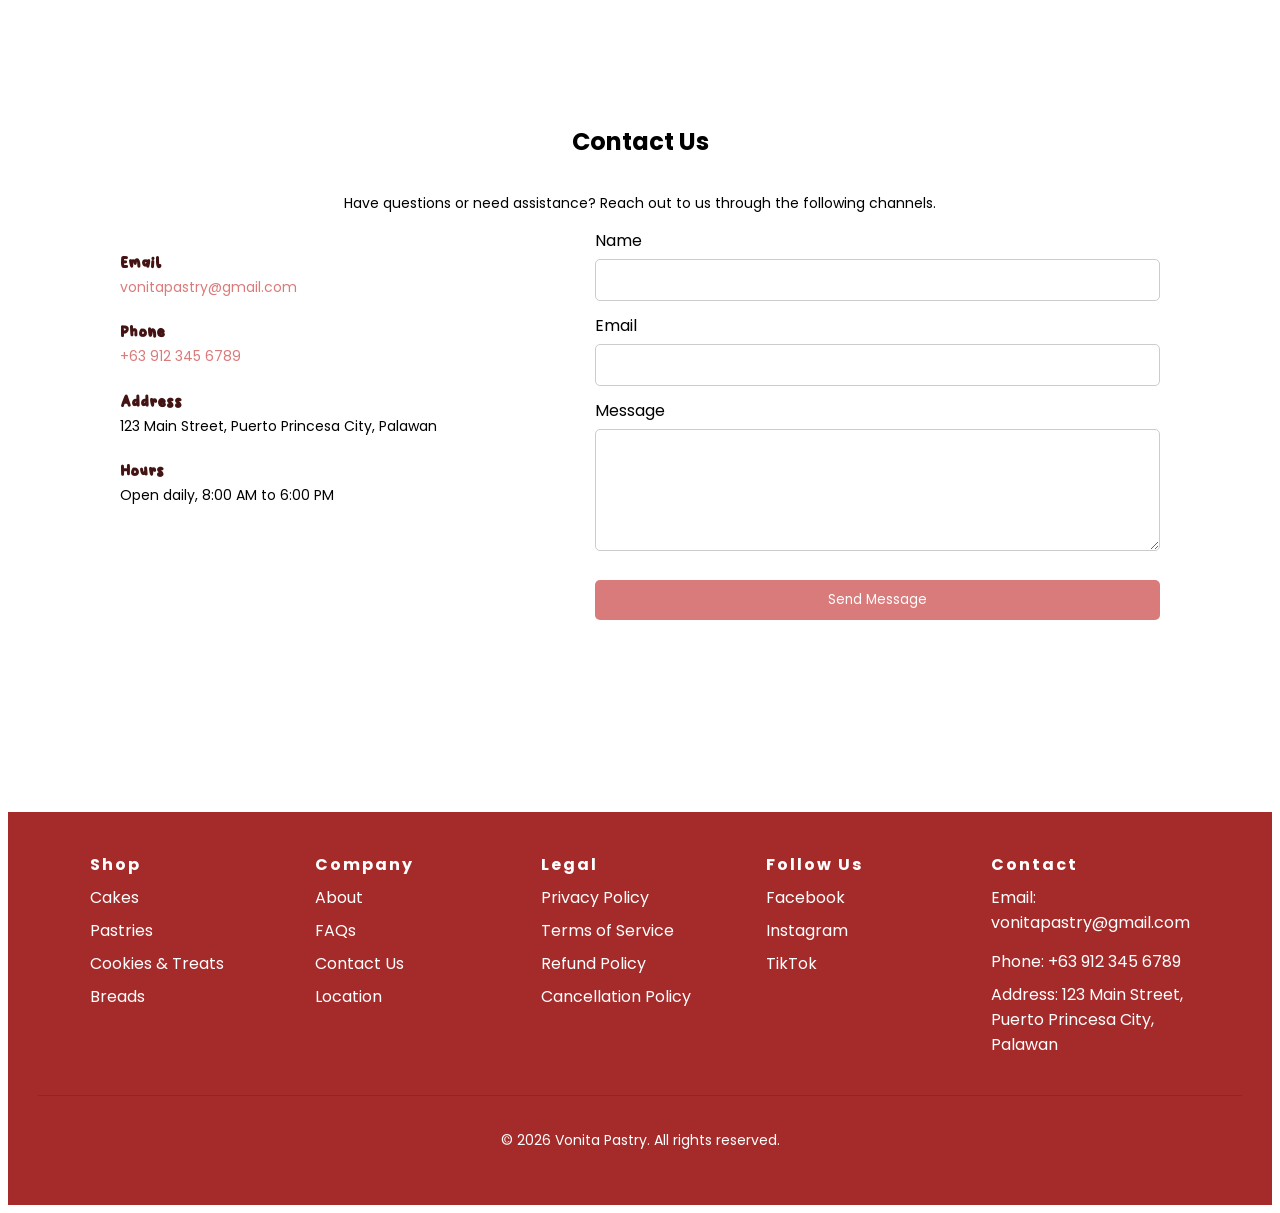
==== commit b0c139c2: "fix reviews" ====
--- a/index.html
+++ b/index.html
@@ -180,39 +180,43 @@
         </section>
     
         <section class="section-white hero-section3">
-            <h2 class="section-title2">What Customers says</h2>
-        <div style="display: grid; grid-template-columns: repeat(auto-fit, minmax(250px, 1fr));">      
-                <div class="review-card">
-                    <p class="product-title">⭐⭐⭐⭐⭐</p>
-                    <p class="product-title">"The cake was even more beautiful in person. Perfect for my daughter's birthday!"</p>
-                    <p class="product-title"> — Maria S.</p>
-                </div>
-                <div class="review-card">
-                    <p class="product-title">⭐⭐⭐⭐⭐</p>
-                    <p class="product-title">"Super delicious and the delivery was on time. Will order again!"</p>
-                    <p class="product-title"> — Carlo D.</p>
-                </div>
-                <div class="review-card">
-                    <p class="product-title">⭐⭐⭐⭐⭐</p>
-                    <p class="product-title">"Best red velvet I've had in Puerto Princesa."</p>
-                    <p class="product-title"> — Angela R.</p>
-                </div>
-                <div class="review-card">
-                    <p class="product-title">⭐⭐⭐⭐⭐</p>
-                    <p class="product-title">"Easy ordering process, and the customization options are amazing."</p>
-                    <p class="product-title"> — Joseph T.</p>
-                </div>
-                <div class="review-card">
-                    <p class="product-title">⭐⭐⭐⭐⭐</p>
-                    <p class="product-title">"Exceeded my expectations for our anniversary cake."</p>
-                    <p class="product-title"> — Liza M.</p>
-                </div>
-                
-                
+    <div class="reviews-container">
+        <h2 class="section-title2">What Our Customers Say</h2>
+        <p class="reviews-subtitle">Sweet moments, happy customers, and cakes made with love.</p>
+        <div class="reviews-grid">
+            <article class="review-card">
+                <p class="review-stars" aria-label="5 out of 5 stars">★★★★★</p>
+                <blockquote class="review-text">"The cake was even more beautiful in person. Perfect for my daughter's birthday!"</blockquote>
+                <p class="review-author">Win V.</p>
+            </article>
+            <article class="review-card">
+                <p class="review-stars" aria-label="5 out of 5 stars">★★★★★</p>
+                <blockquote class="review-text">"Super delicious and the delivery was on time. Will order again!"</blockquote>
+                <p class="review-author">Jean G.</p>
+            </article>
+            <article class="review-card">
+                <p class="review-stars" aria-label="5 out of 5 stars">★★★★★</p>
+                <blockquote class="review-text">"Best red velvet I've had in Puerto Princesa."</blockquote>
+                <p class="review-author">Angela R.</p>
+            </article>
+            <article class="review-card">
+                <p class="review-stars" aria-label="5 out of 5 stars">★★★★★</p>
+                <blockquote class="review-text">"Easy ordering process, and the customization options are amazing."</blockquote>
+                <p class="review-author">Jennie T.</p>
+            </article>
+            <article class="review-card">
+                <p class="review-stars" aria-label="5 out of 5 stars">★★★★★</p>
+                <blockquote class="review-text">"Exceeded my expectations for our anniversary cake."</blockquote>
+                <p class="review-author">Juan L.</p>
+            </article>
+            <article class="review-card">
+                <p class="review-stars" aria-label="5 out of 5 stars">★★★★★</p>
+                <blockquote class="review-text">"This is the best cake I have ever tasted!."</blockquote>
+                <p class="review-author">Jessa F.</p>
+            </article>
         </div>
-
-        
-        </section>
+    </div>
+</section>
         
     
         
--- a/style.css
+++ b/style.css
@@ -280,14 +280,68 @@
     object-fit: cover;
 }
 
-.review-card{
-    border: 1px solid #ccc;
-    border-radius: 5px;
-    padding: 10px;
-    margin: 10px;
-    text-align: center;
-    background-color: rgba(255, 255, 255, 0.8);
-    -webkit-text-stroke: 0.1px white;
+.review-card {
+    display: flex;
+    flex-direction: column;
+    align-items: flex-start;
+    background-color: #fff;
+    border: 1px solid #f0dddd;
+    border-radius: 14px;
+    padding: 28px;
+    box-shadow: 0 4px 16px rgba(70, 35, 35, 0.04);
+    transition: transform 0.25s ease, box-shadow 0.25s ease;
+}
+.review-card:hover {
+    transform: translateY(-4px);
+    box-shadow: 0 8px 24px rgba(70, 35, 35, 0.08);
+}
+
+.reviews-container {
+    max-width: 1150px;
+    margin: 0 auto;
+}
+.hero-section3 .section-title2 {
+    text-align: center;
+    margin-bottom: 12px;
+}
+.reviews-subtitle {
+    text-align: center;
+    color: white;
+    font-family: 'Poppins', sans-serif;
+    font-size: 15px;
+    line-height: 1.7;
+    margin: 0 auto 38px;
+}
+.reviews-grid {
+    display: grid;
+    grid-template-columns: repeat(3, minmax(0, 1fr));
+    gap: 24px;
+    align-items: stretch;
+}
+.review-stars {
+    color: #d49a45;
+    font-size: 19px;
+    letter-spacing: 3px;
+    margin: 0 0 18px;
+}
+.review-text {
+    color: #484040;
+    font-family: 'Poppins', sans-serif;
+    font-size: 14px;
+    font-style: normal;
+    line-height: 1.9;
+    margin: 0 0 22px;
+    flex-grow: 1;
+}
+.review-author {
+    color: #b95f6b;
+    font-family: 'Poppins', sans-serif;
+    font-size: 14px;
+    font-weight: 600;
+    margin: auto 0 0;
+    padding-top: 16px;
+    border-top: 1px solid #f3e7e7;
+    width: 100%;
 }
 
 .section-light {
@@ -862,4 +916,29 @@
     .faq-subtitle {
         font-size: 13px;
     }
+}
+@media (max-width: 900px) {
+    .reviews-grid {
+        grid-template-columns: repeat(2, minmax(0, 1fr));
+        gap: 18px;
+    }
+}
+@media (max-width: 600px) {
+    .hero-section3 {
+        padding: 45px 16px;
+    }
+    .reviews-grid {
+        grid-template-columns: 1fr;
+        gap: 16px;
+    }
+    .review-card {
+        padding: 22px;
+    }
+    .reviews-subtitle {
+        font-size: 13px;
+        margin-bottom: 28px;
+    }
+    .review-text {
+        font-size: 13px;
+    }
 }
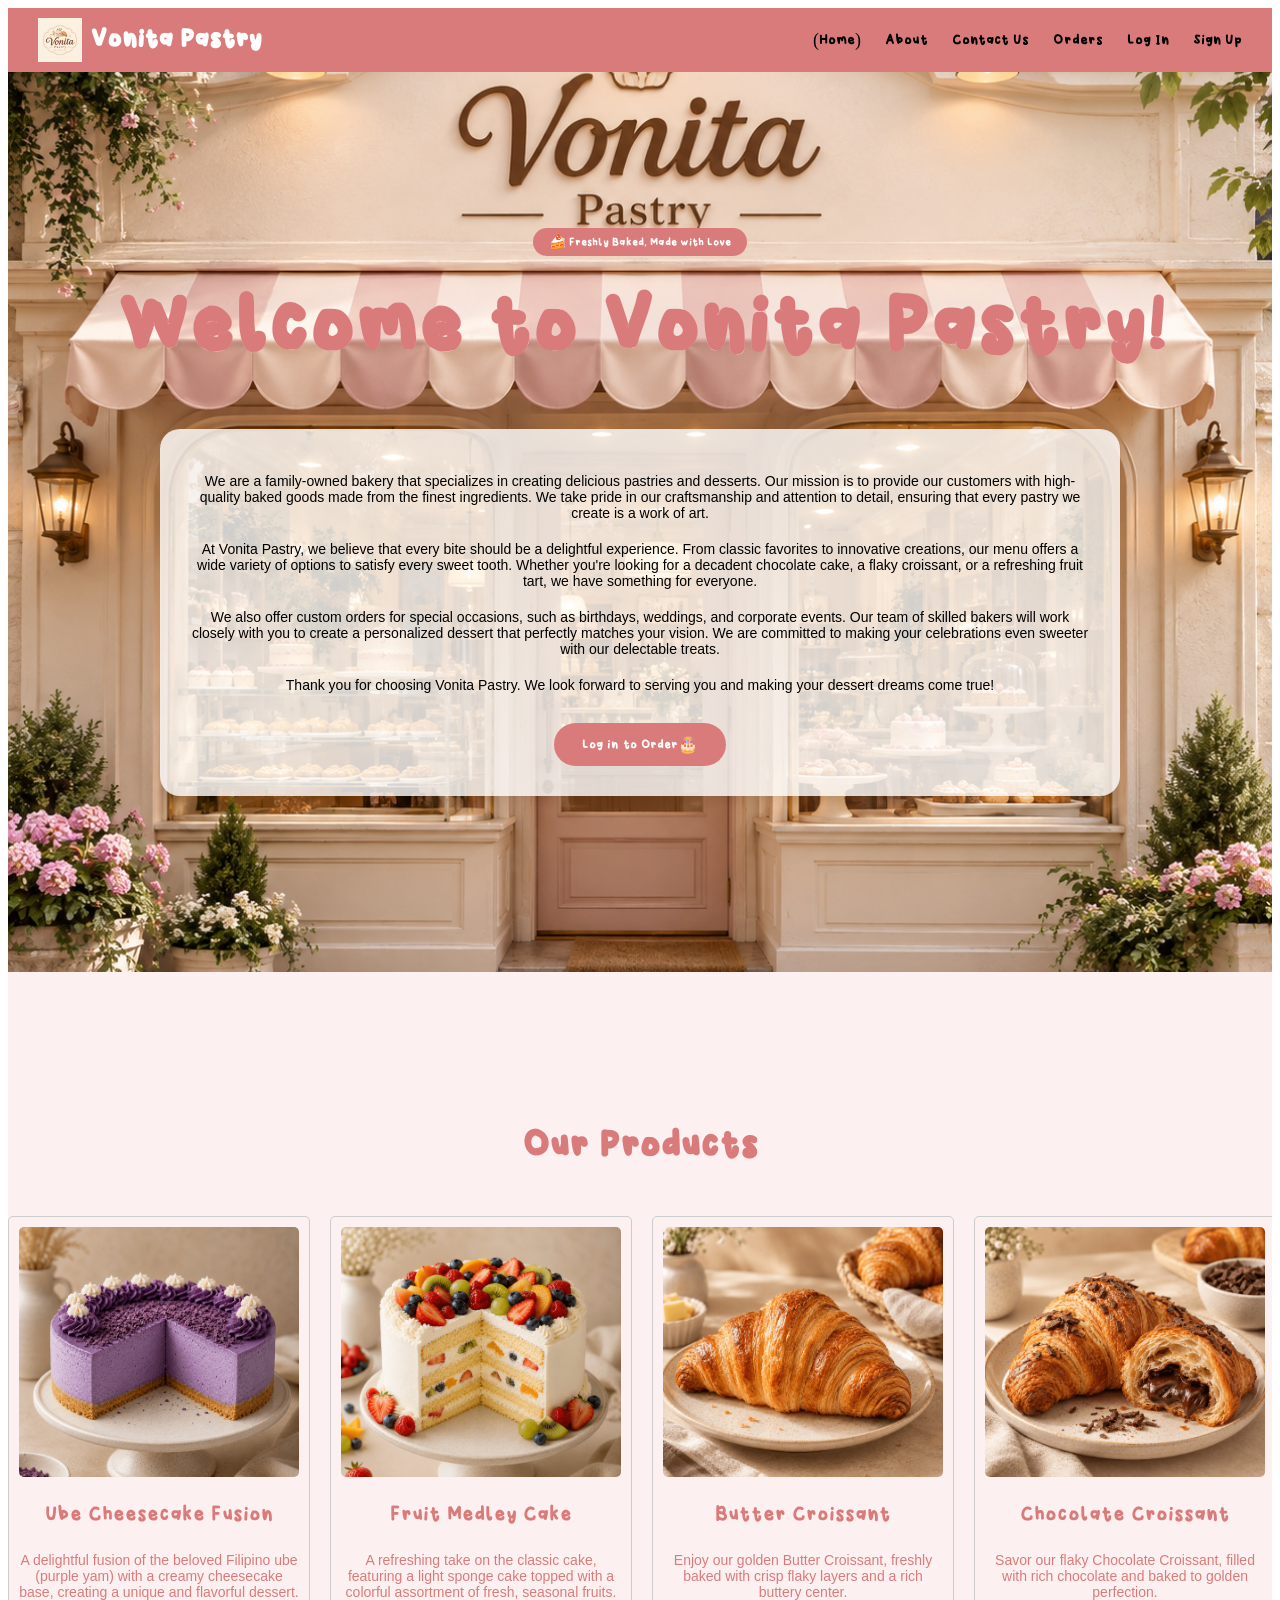
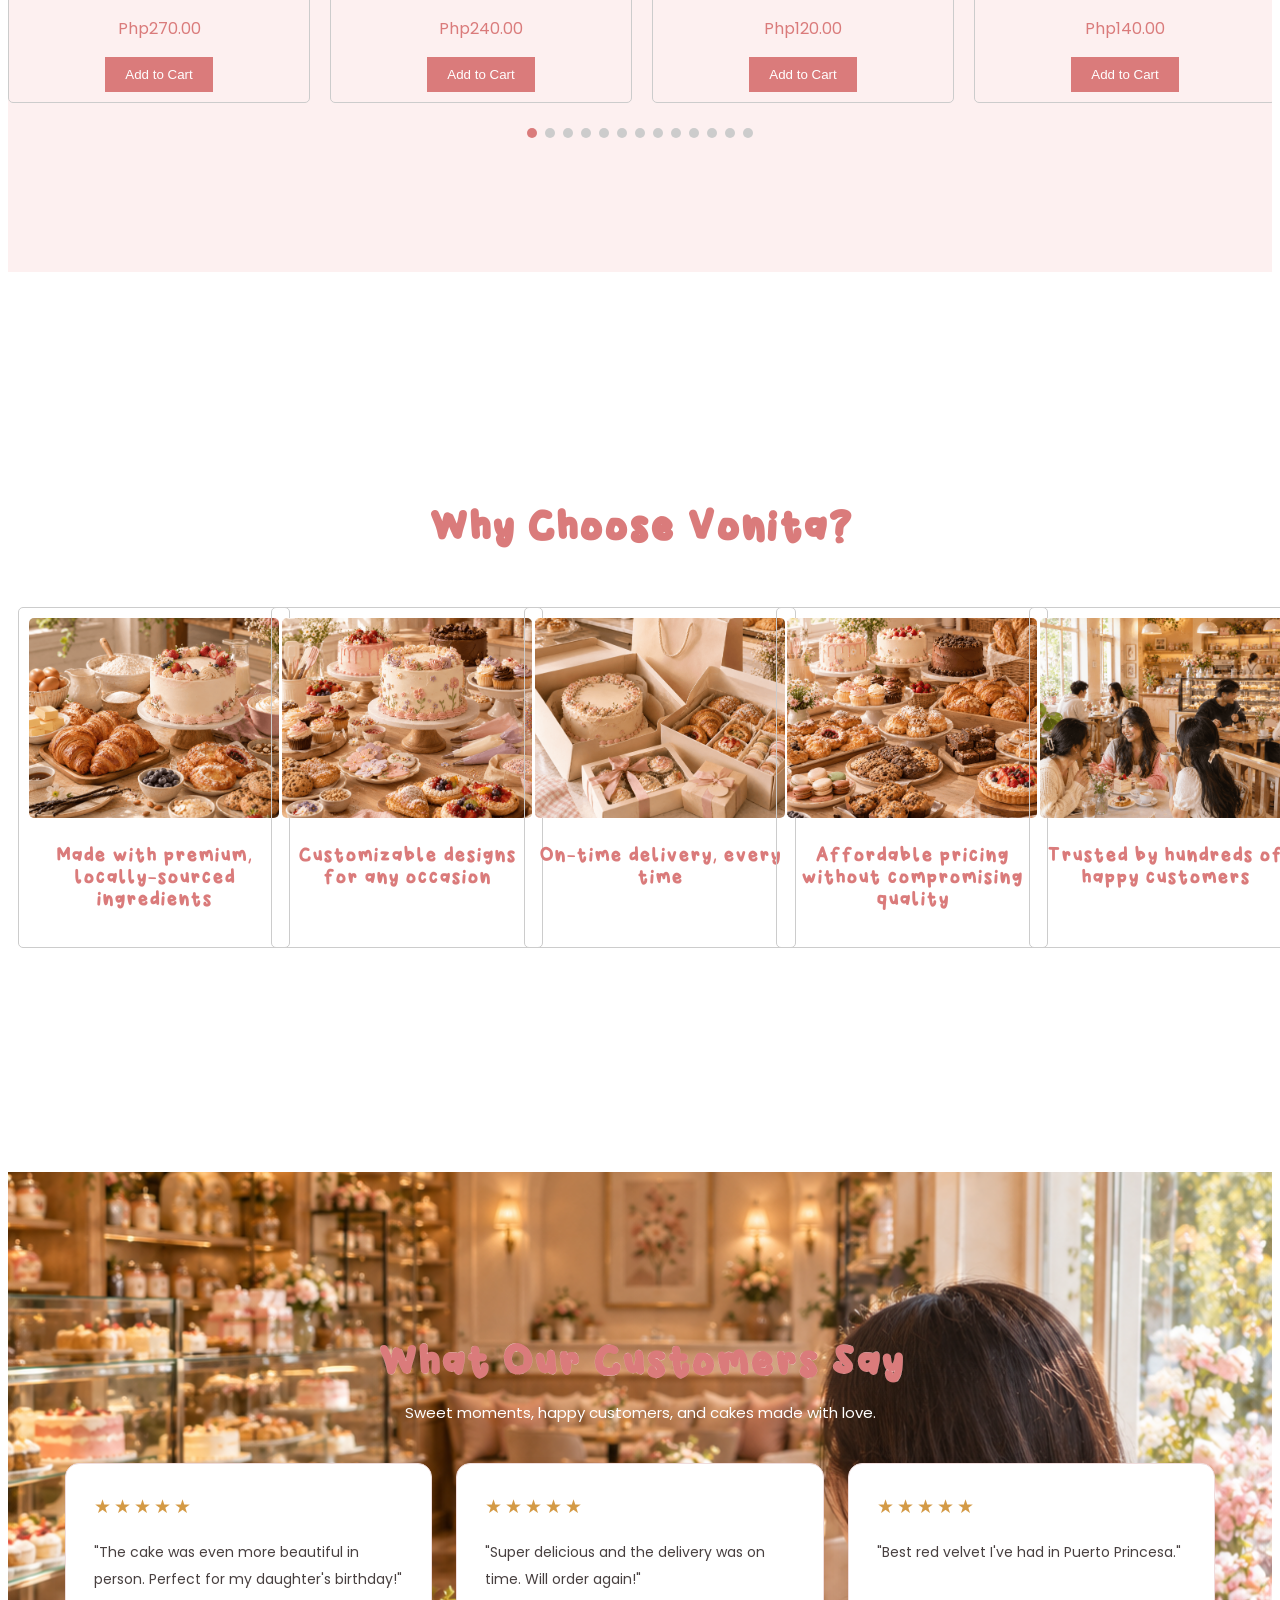
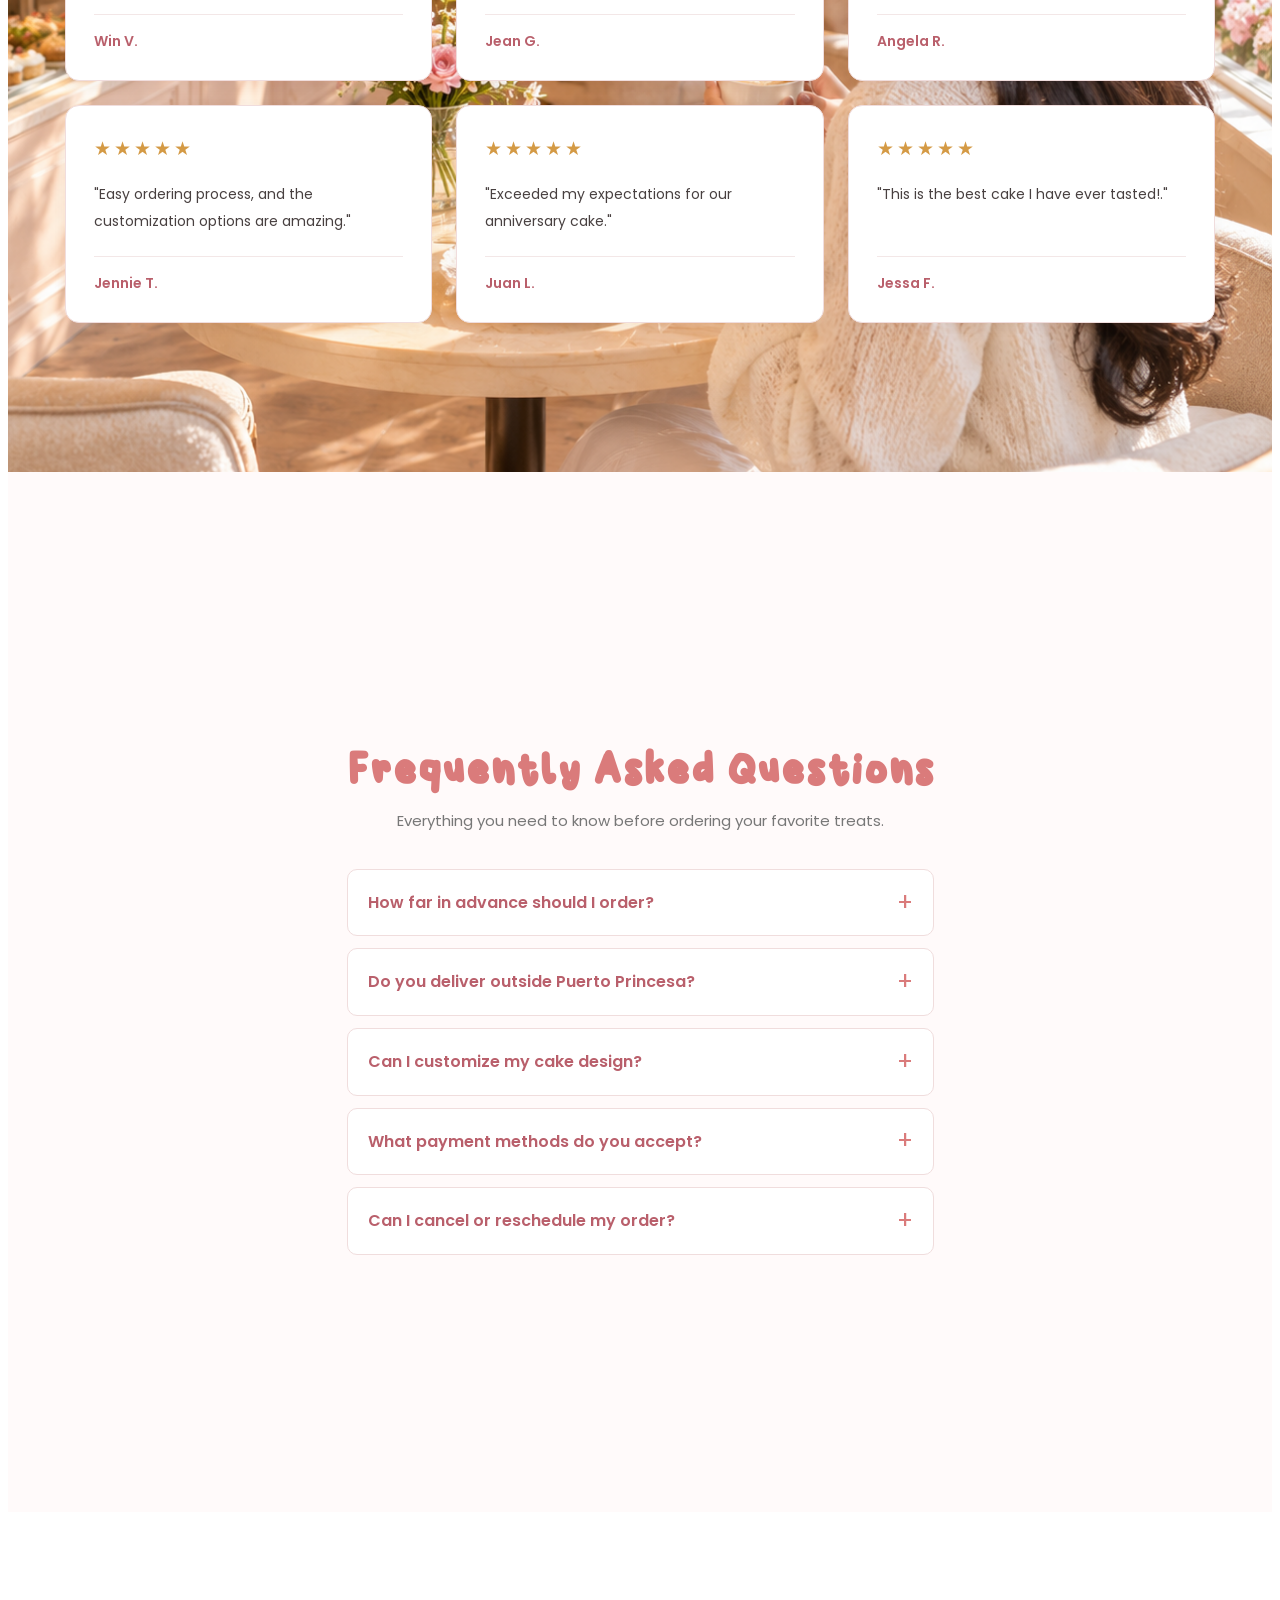
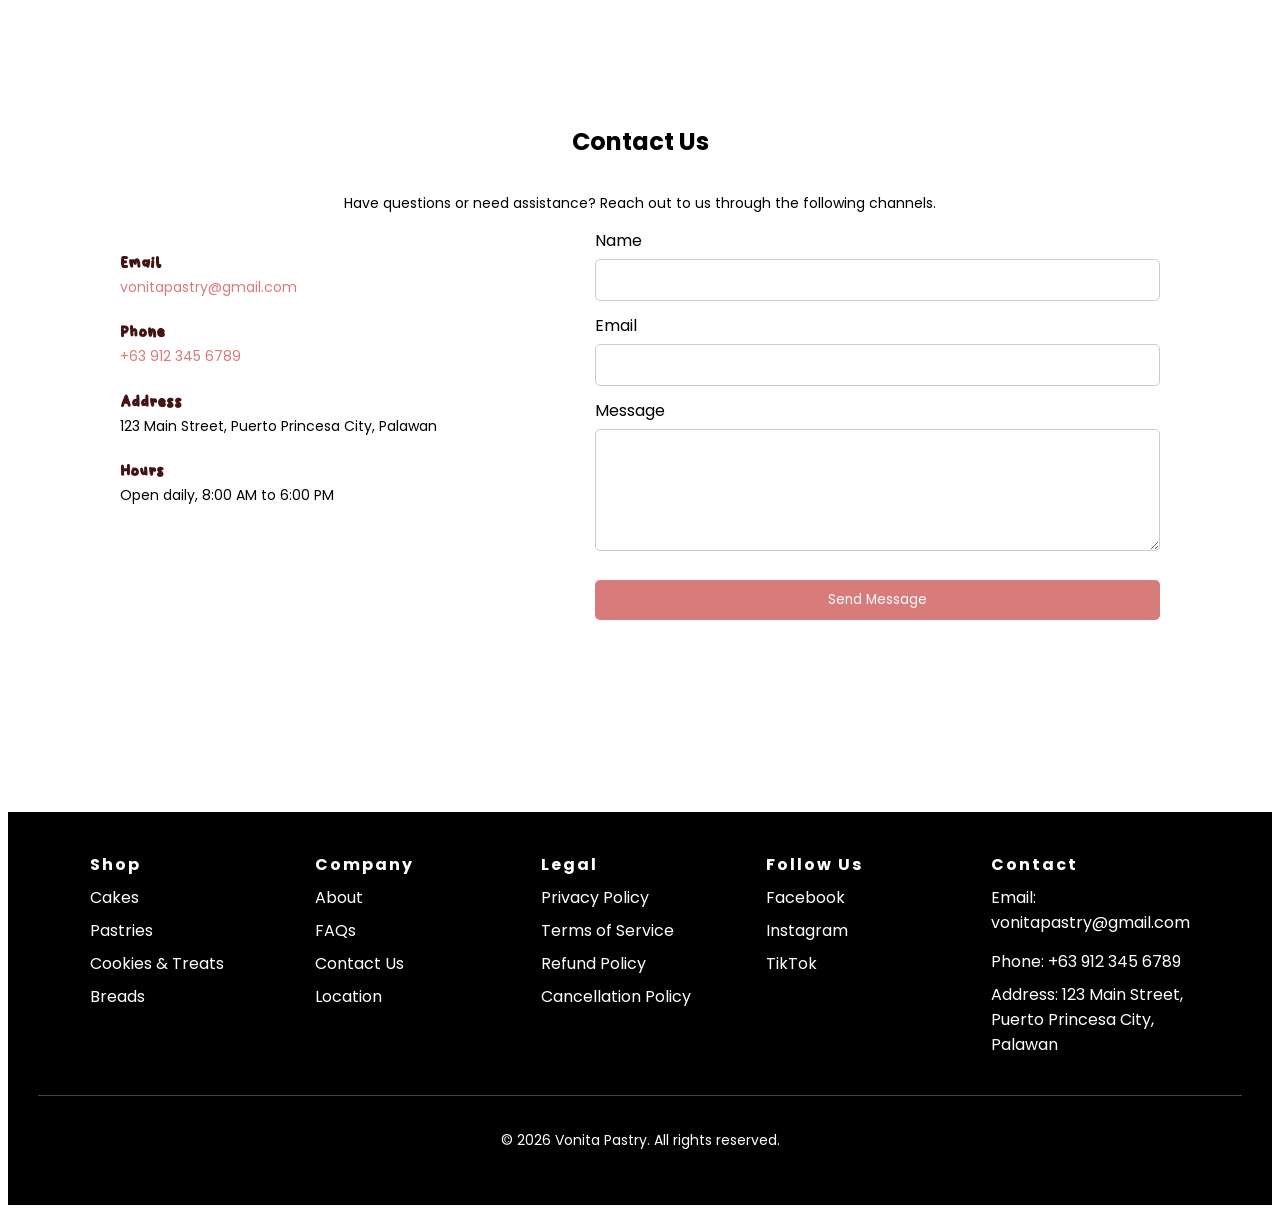
==== commit 4018145e: "fix dashboard styling & clean the pages" ====
--- a/index.html
+++ b/index.html
@@ -16,7 +16,6 @@
         <img class="logo-img" src="images/vonita-pastry-logo.png" alt="Vonita Pastry Logo">
         <h1 class="hero-logo">Vonita Pastry</h1>
     </div>
-
             <nav>
                 <a href="homepage.html" class ="nav" text-decoration: none;>(Home)</a>
                 <a href="#about" class ="nav" text-decoration: none;>About</a> 
@@ -24,7 +23,6 @@
                 <a href="homepage.html#orders" class ="nav" text-decoration: none;>Orders</a>
                 <a href="login.html"class ="nav">Log In</a>
                 <a href="registration.html"class ="nav">Sign Up</a>
-
             </nav>
 
     <button class="hamburger" aria-label="Menu">
@@ -179,7 +177,7 @@
             </div>
         </section>
     
-        <section class="section-white hero-section3">
+<section class="section-white hero-section3">
     <div class="reviews-container">
         <h2 class="section-title2">What Our Customers Say</h2>
         <p class="reviews-subtitle">Sweet moments, happy customers, and cakes made with love.</p>
@@ -217,9 +215,7 @@
         </div>
     </div>
 </section>
-        
-    
-        
+          
     <section id="faqs" class="section-white faq-section">
     <div class="faq-container">
         <h2 class="section-title1">Frequently Asked Questions</h2>
@@ -254,12 +250,11 @@
     </div>
 </section>
 
-    <section id="contact" class="section-white">
+<section id="contact" class="section-white">
     <h2>Contact Us</h2>
     <p class="contact-intro">Have questions or need assistance? Reach out to us through the following channels.</p>
 
     <div class="contact-wrapper">
-
         <div class="contact-info">
             <div class="contact-item">
                 <h4>Email</h4>
@@ -287,10 +282,9 @@
                 <button type="submit">Send Message</button>
             </form>
         </div>
-
     </div>
 </section>
-   </main>
+</main>
 
    <footer>
             <div class="footer-columns">
@@ -328,18 +322,10 @@
                         <a class="footer-nav">Address: 123 Main Street, Puerto Princesa City, Palawan</a>
                 </div>
             </div>
-
             <div class="footer-bottom">
                 <p style="color: white;">© 2026 Vonita Pastry. All rights reserved.</p>
             </div>
     </footer>
-
    <script src="script.js"></script>
-
-   
 </body>
-
-   
-
-
 </html>
--- a/style.css
+++ b/style.css
@@ -195,7 +195,7 @@
 }
 
 footer{
-    background-color: brown;
+    background-color: black;
     padding: 40px 30px;
 }
 
@@ -226,6 +226,59 @@
     font-size: 26px;
     font-family: 'Winkle';
 }
+
+.hero-section2 {
+    padding: 60px 20px;
+}
+.dashboard-container {
+    max-width: 1200px;
+    margin: 0 auto;
+}
+.header-title {
+    text-align: center;
+    margin-bottom: 35px;
+}
+.dashboard-grid {
+    display: grid;
+    grid-template-columns: repeat(4, minmax(0, 1fr));
+    gap: 24px;
+}
+.dashboard-card {
+    background-color: #fffafa;
+    border: 1px solid #f0dddd;
+    border-radius: 14px;
+    padding: 28px 22px;
+    text-align: center;
+    box-shadow: 0 4px 16px rgba(70, 35, 35, 0.04);
+    transition: transform 0.25s ease, box-shadow 0.25s ease;
+}
+.dashboard-card:hover {
+    transform: translateY(-4px);
+    box-shadow: 0 8px 24px rgba(70, 35, 35, 0.08);
+}
+.dashboard-title {
+    color: #b95f6b;
+    font-family: 'Poppins', sans-serif;
+    font-size: 16px;
+    font-weight: 600;
+    margin: 0 0 18px;
+}
+.dashboard-number {
+    color: #b95f6b;
+    font-family: 'Poppins', sans-serif;
+    font-size: 48px;
+    font-weight: 600;
+    line-height: 1.2;
+    margin: 0 0 16px;
+}
+.dashboard-description {
+    color: #666;
+    font-family: 'Poppins', sans-serif;
+    font-size: 13px;
+    line-height: 1.8;
+    margin: 0;
+}
+
 
 .product-card{
     border: 1px solid #ccc;
@@ -941,4 +994,28 @@
     .review-text {
         font-size: 13px;
     }
+}
+
+
+@media (max-width: 900px) {
+    .dashboard-grid {
+        grid-template-columns: repeat(2, minmax(0, 1fr));
+        gap: 18px;
+    }
+}
+@media (max-width: 480px) {
+    .hero-section2 {
+        padding: 40px 16px;
+    }
+    .header-title {
+        font-size: 24px;
+        margin-bottom: 25px;
+    }
+    .dashboard-grid {
+        grid-template-columns: 1fr;
+        gap: 16px;
+    }
+    .dashboard-card {
+        padding: 24px 20px;
+    }
 }
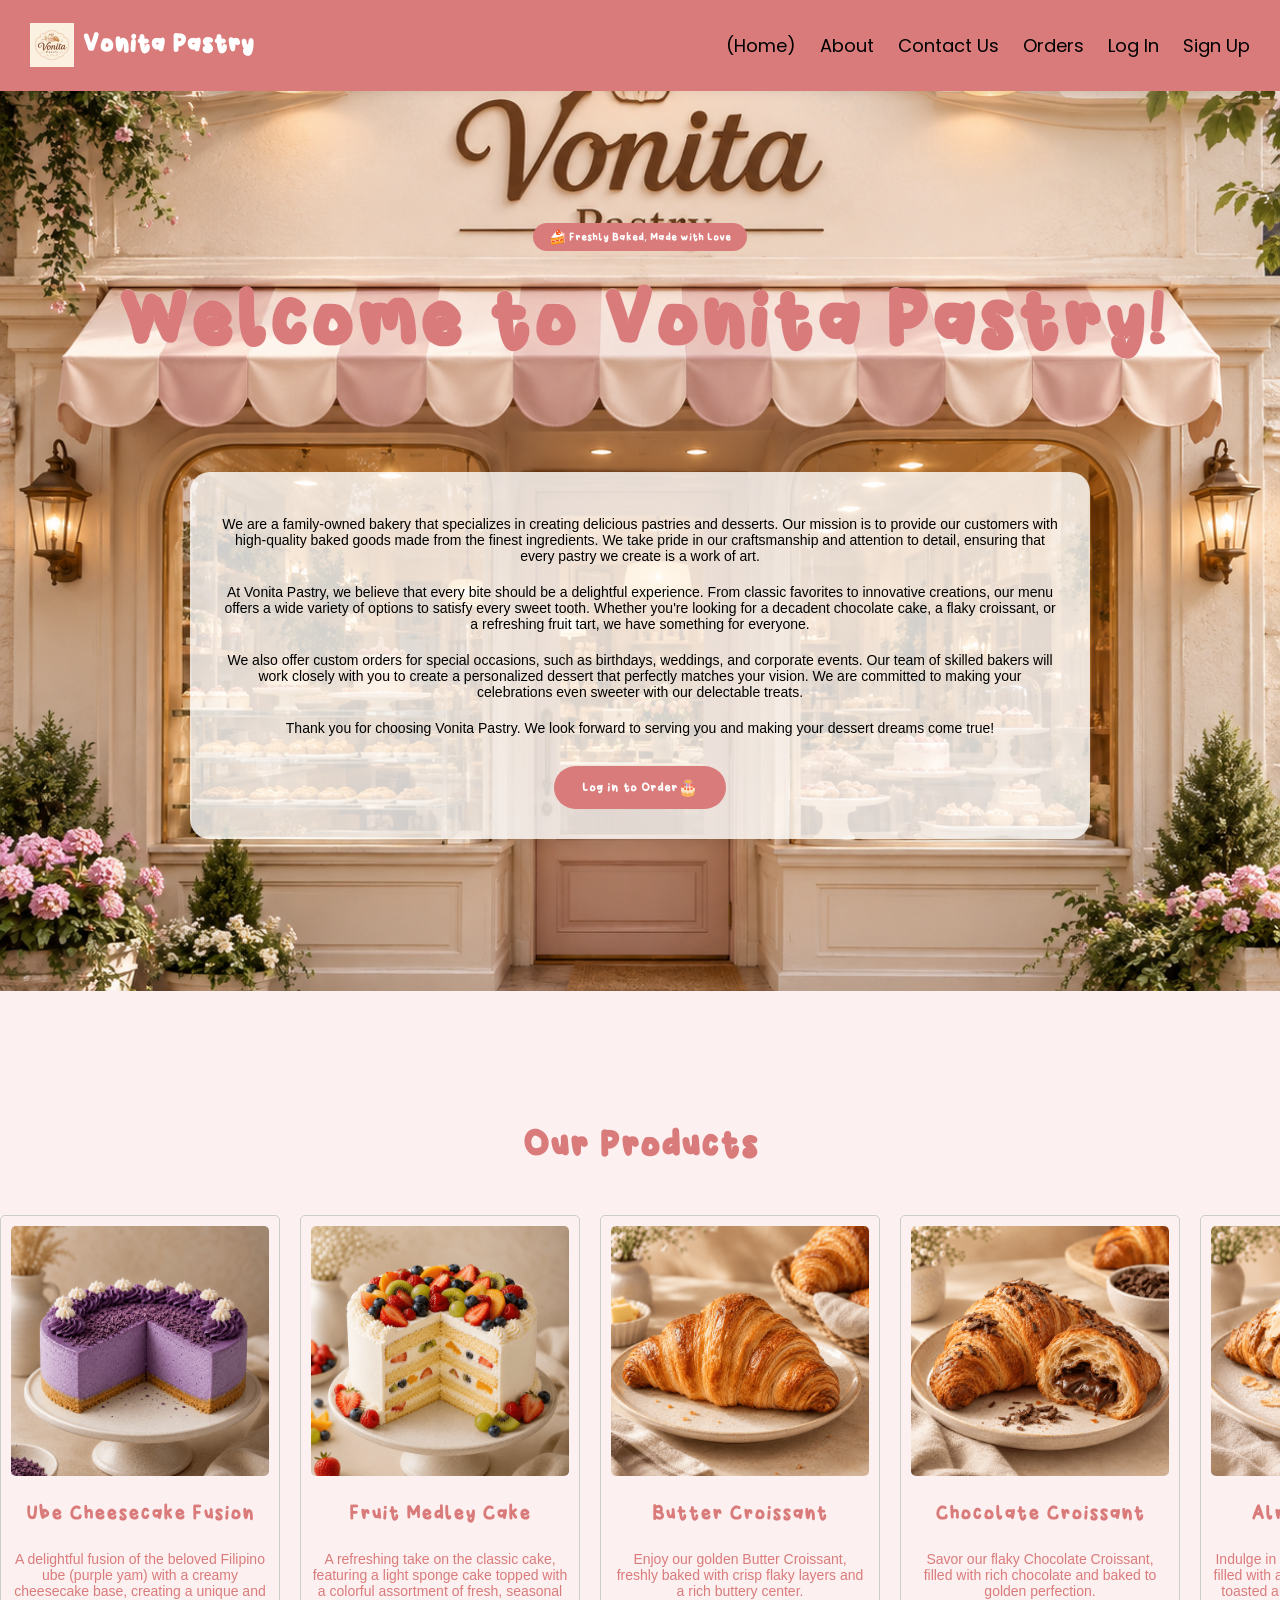
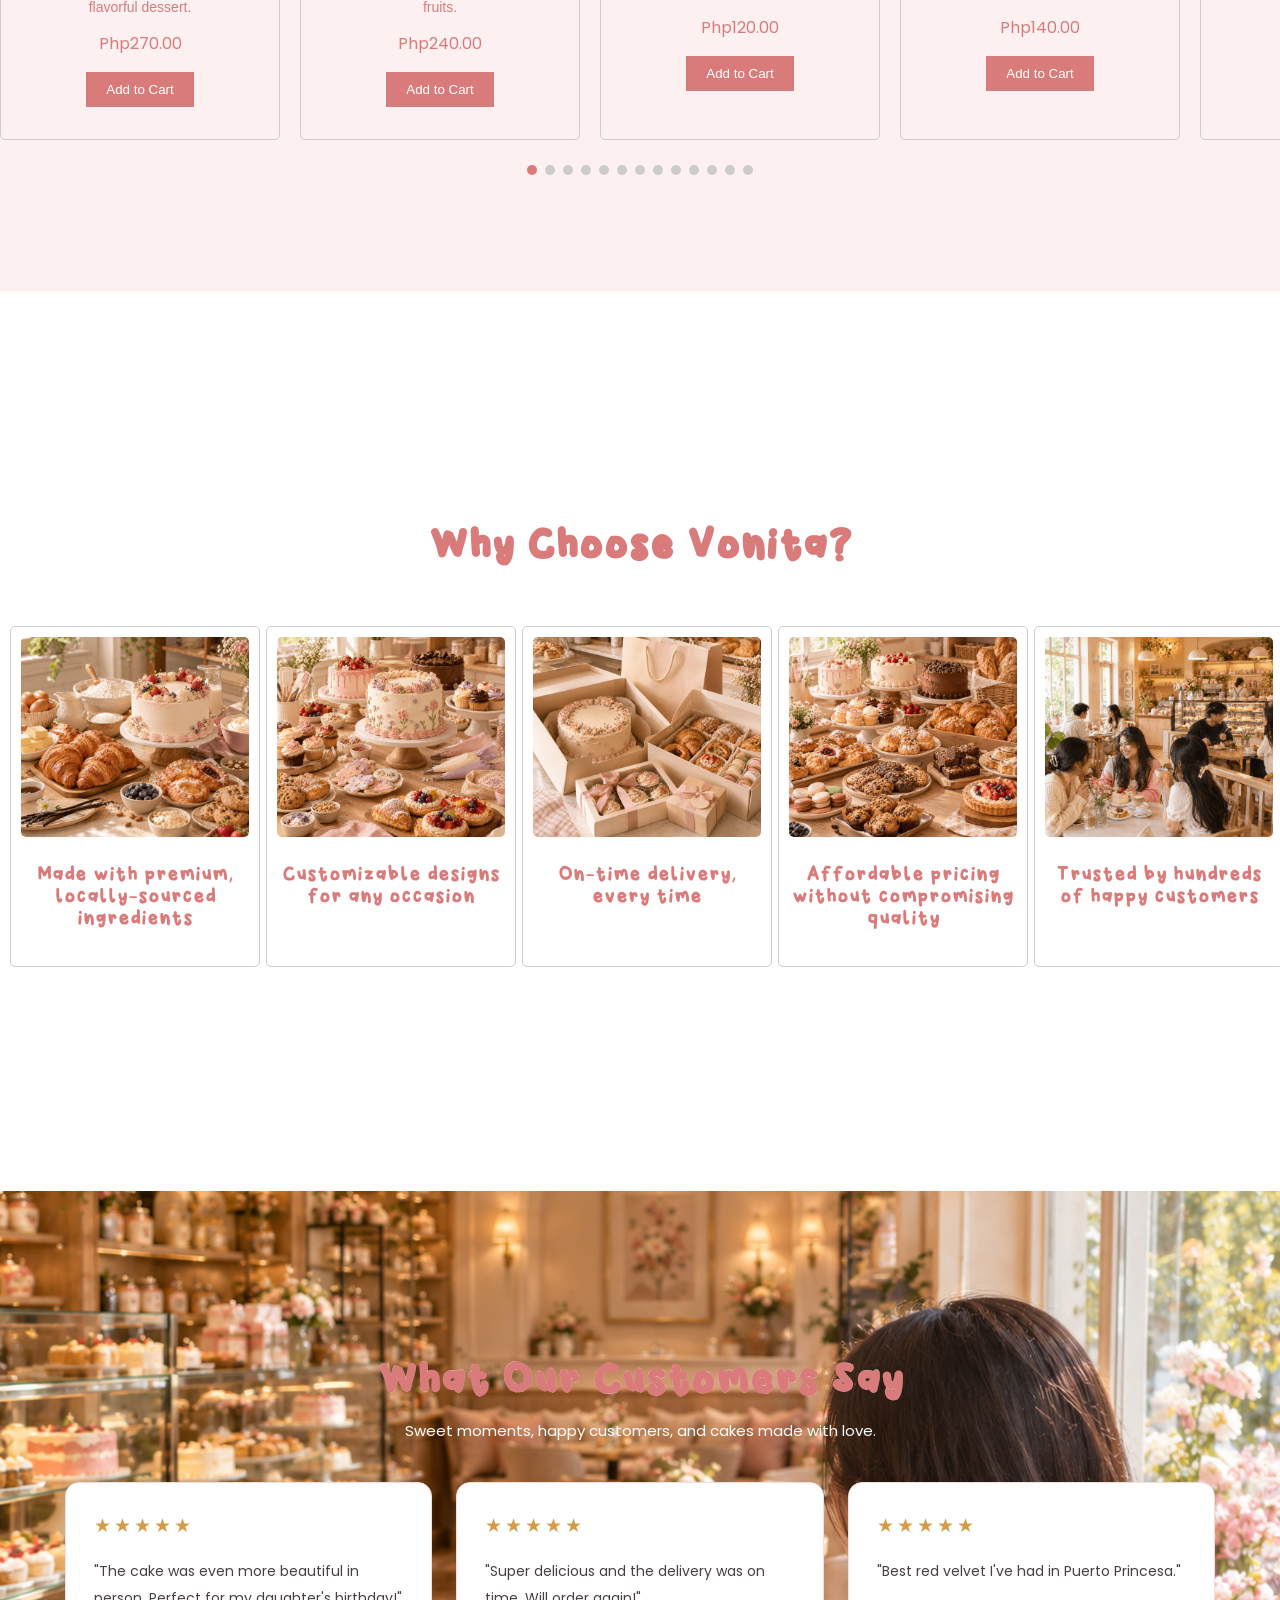
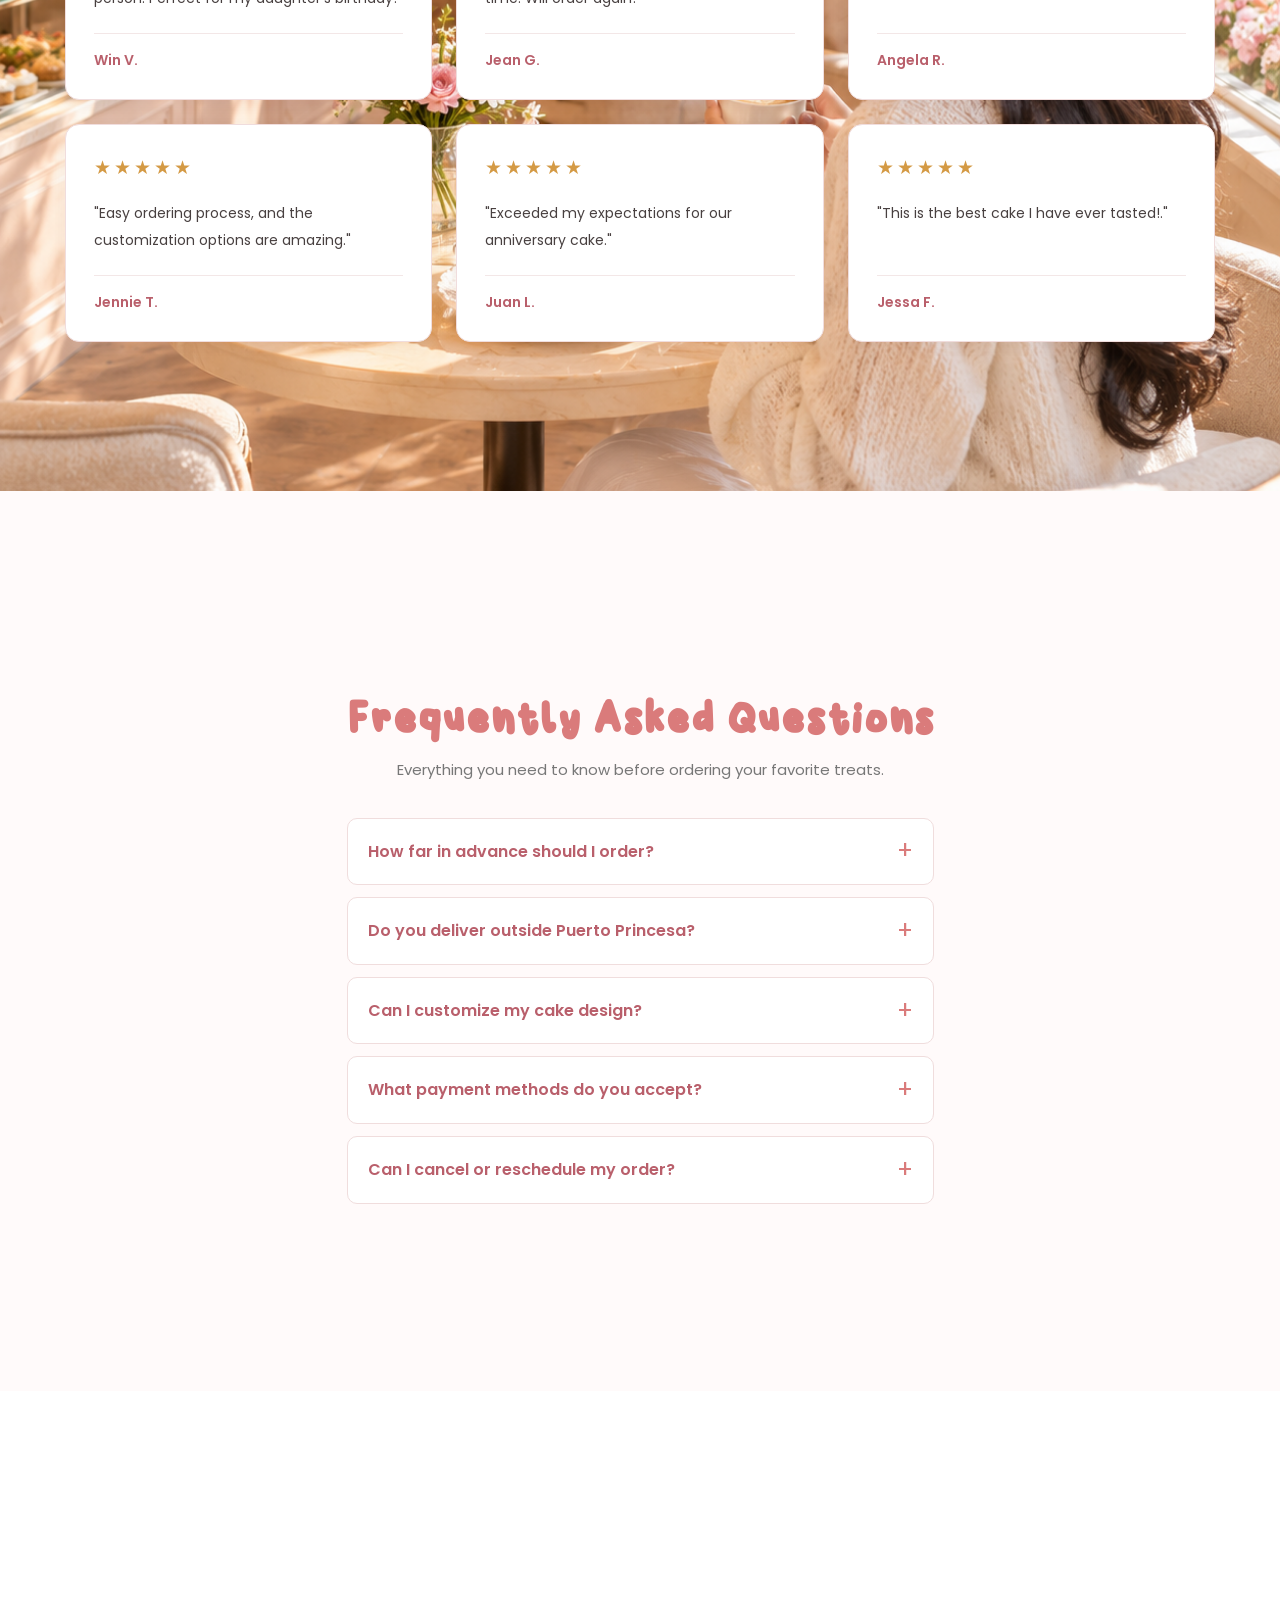
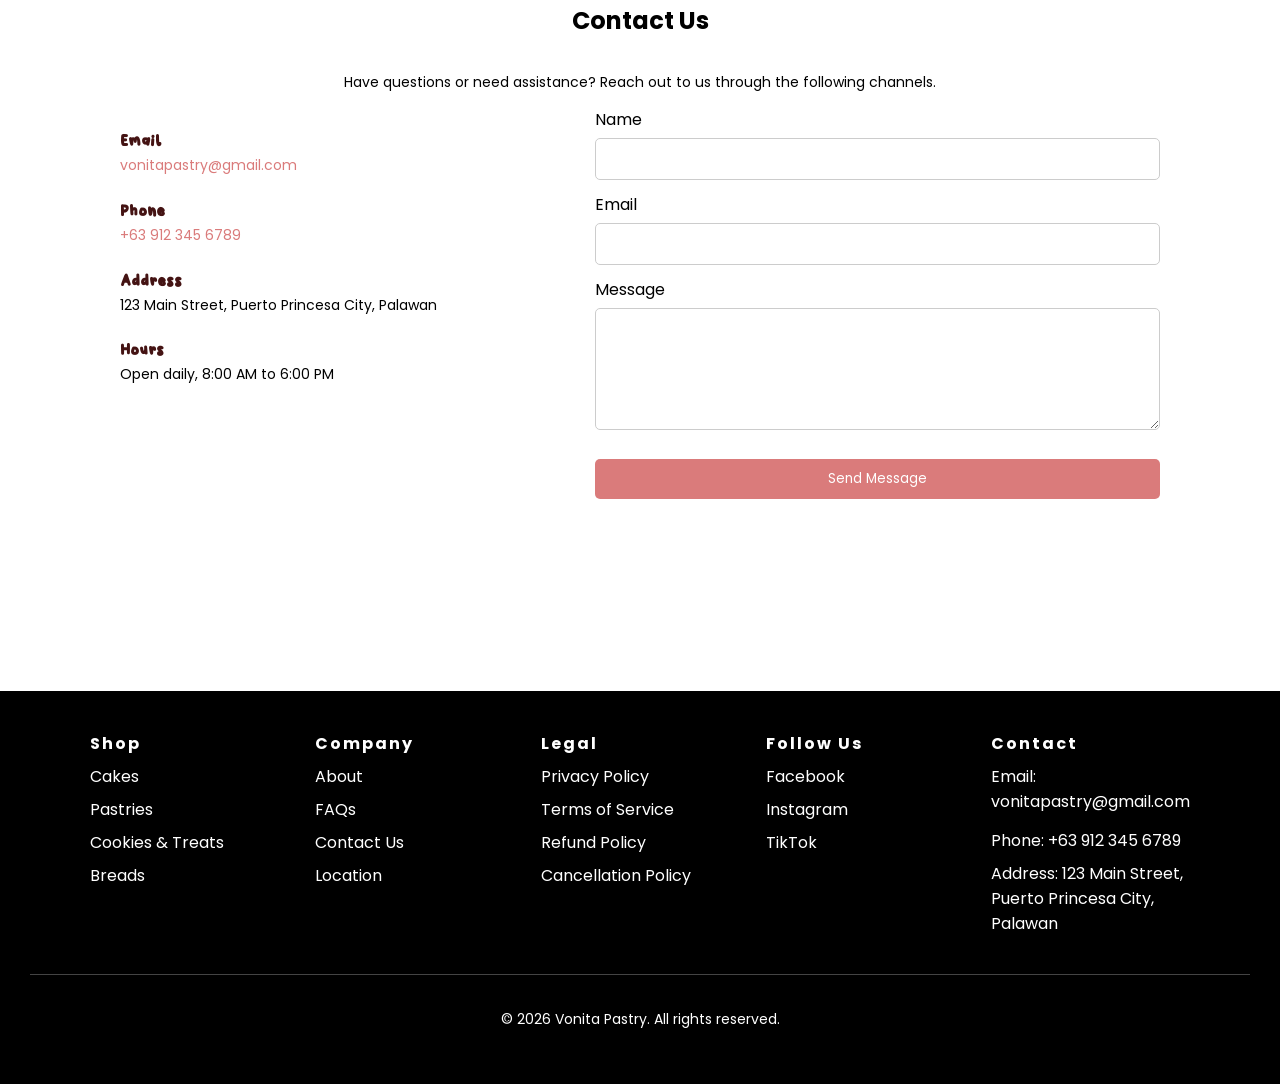
==== commit fbd5b139: "fix some links" ====
--- a/index.html
+++ b/index.html
@@ -30,8 +30,9 @@
            </button>
           </nav>
             <div class="mobile-menu">
-                <a href="about.html" class ="nav">About</a> 
-                <a href="contact.html" class ="nav">Contact Us</a>
+                <a href="homepage.html" class ="nav" text-decoration: none;>(Home)</a>
+                <a href="#about" class ="nav">About</a> 
+                <a href="#contact" class ="nav">Contact Us</a>
                 <a href="login.html"class ="nav">Log In</a>
                 <a href="registration.html"class ="nav">Sign Up</a>
             </div>
--- a/style.css
+++ b/style.css
@@ -16,7 +16,7 @@
     color: white;
     font-size: 32px;
     font-family: 'Winkle';
-    align-items: left;
+    text-align: left;
 }
 
 
@@ -58,7 +58,7 @@
     font-size: 18px;
     text-decoration: none;
     transition: color 0.3s ease;
-    font-family: 'Winkle';
+    font-family: 'Poppins', sans-serif;
 }
 
 .nav:hover {
@@ -96,14 +96,10 @@
     object-fit: contain;
 }
 
-.hero-logo {
-    margin: 0;
-}
-
 .nav-cta{
 
     color: rgb(68, 19, 19);
-    font-size: 16px;
+    font-size: 20px;
     padding: 12px 28px; 
     border-radius: 25px; 
     background-color: white;
@@ -120,7 +116,14 @@
     display: flex;
     justify-content: space-between;
     align-items: center;
-}
+    position: sticky;
+    top: 0;
+    z-index: 1000;
+    box-shadow: 0 2px 10px rgba(0, 0, 0, 0.06);
+    box-sizing: border-box;
+    width: 100%;
+}
+
 
 .cta-btn{
     color: rgb(68, 19, 19);
@@ -139,7 +142,7 @@
 .view-all-btn{
     background-color: rgb(218, 123, 123);
     color: white;
-    border: 10px;
+    border: 1px solid #ccc;
     padding: 10px 20px;
     cursor: pointer;
     display: inline-block;
@@ -227,17 +230,12 @@
     font-family: 'Winkle';
 }
 
-.hero-section2 {
-    padding: 60px 20px;
-}
+
 .dashboard-container {
     max-width: 1200px;
     margin: 0 auto;
 }
-.header-title {
-    text-align: center;
-    margin-bottom: 35px;
-}
+
 .dashboard-grid {
     display: grid;
     grid-template-columns: repeat(4, minmax(0, 1fr));
@@ -590,6 +588,7 @@
     background-size: cover; 
     background-position: center; 
     background-repeat: no-repeat;
+    padding: 60px 20px;
 }
 
 .hero-section3 { 
@@ -997,25 +996,21 @@
 }
 
 
-@media (max-width: 900px) {
-    .dashboard-grid {
-        grid-template-columns: repeat(2, minmax(0, 1fr));
-        gap: 18px;
-    }
-}
-@media (max-width: 480px) {
-    .hero-section2 {
-        padding: 40px 16px;
-    }
-    .header-title {
-        font-size: 24px;
-        margin-bottom: 25px;
-    }
-    .dashboard-grid {
-        grid-template-columns: 1fr;
-        gap: 16px;
-    }
-    .dashboard-card {
-        padding: 24px 20px;
-    }
+*,
+*::before,
+*::after {
+    box-sizing: border-box;
+}
+
+html {
+    width: 100%;
+    max-width: 100%;
+    overflow-x: clip;
+}
+
+body {
+    width: 100%;
+    max-width: 100%;
+    margin: 0;
+    overflow-x: clip;
 }
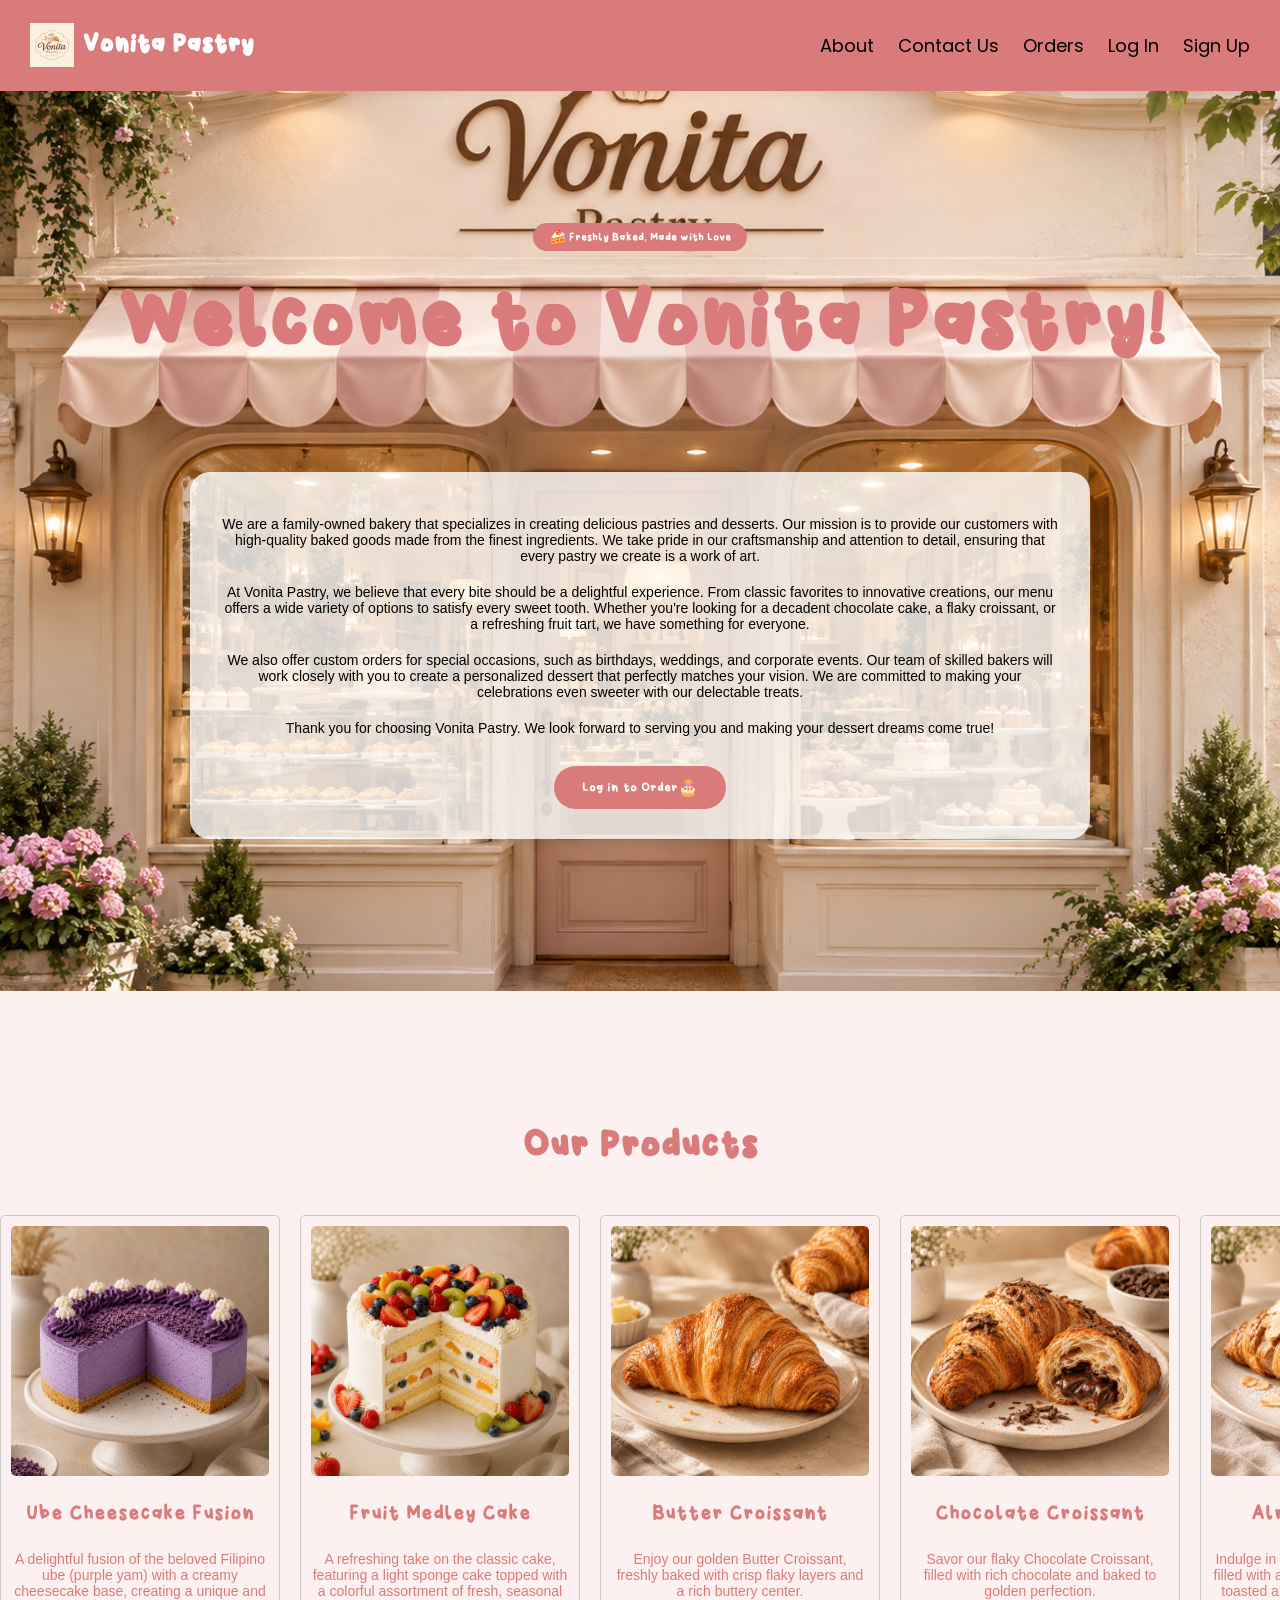
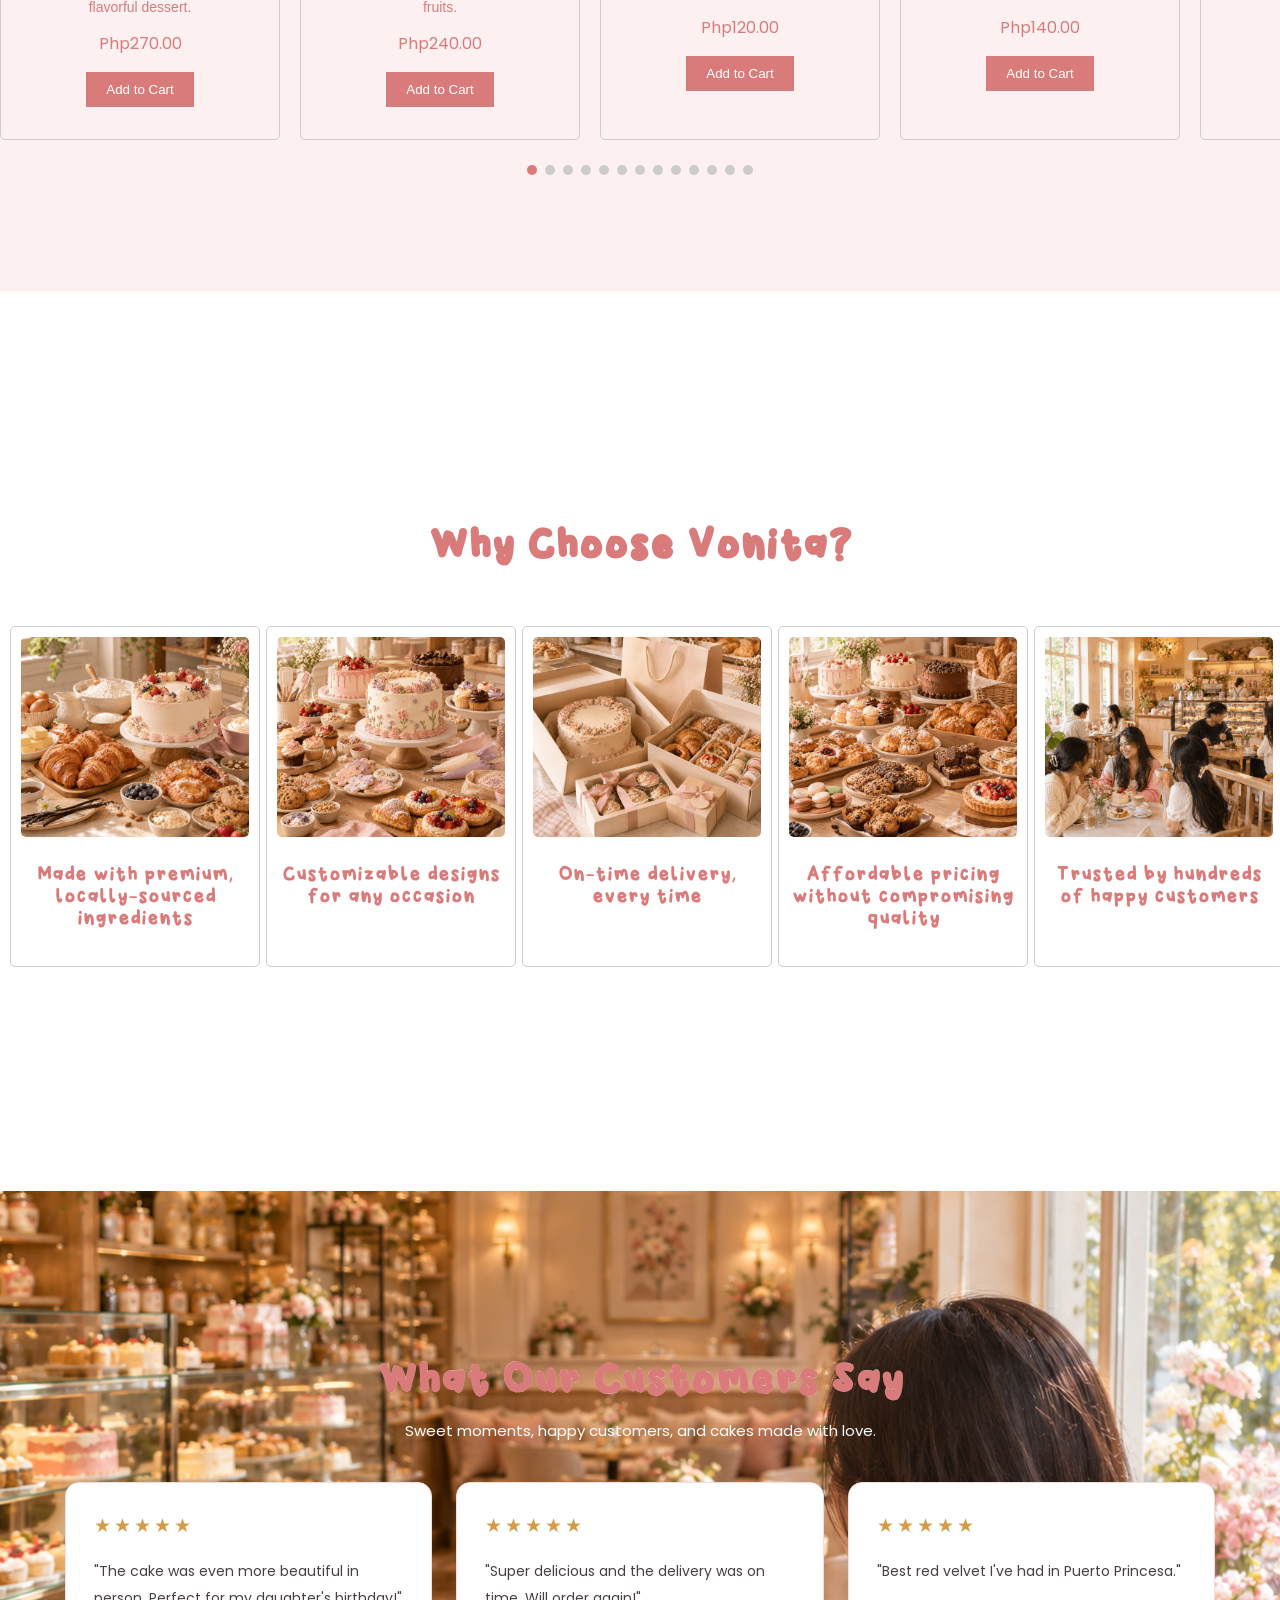
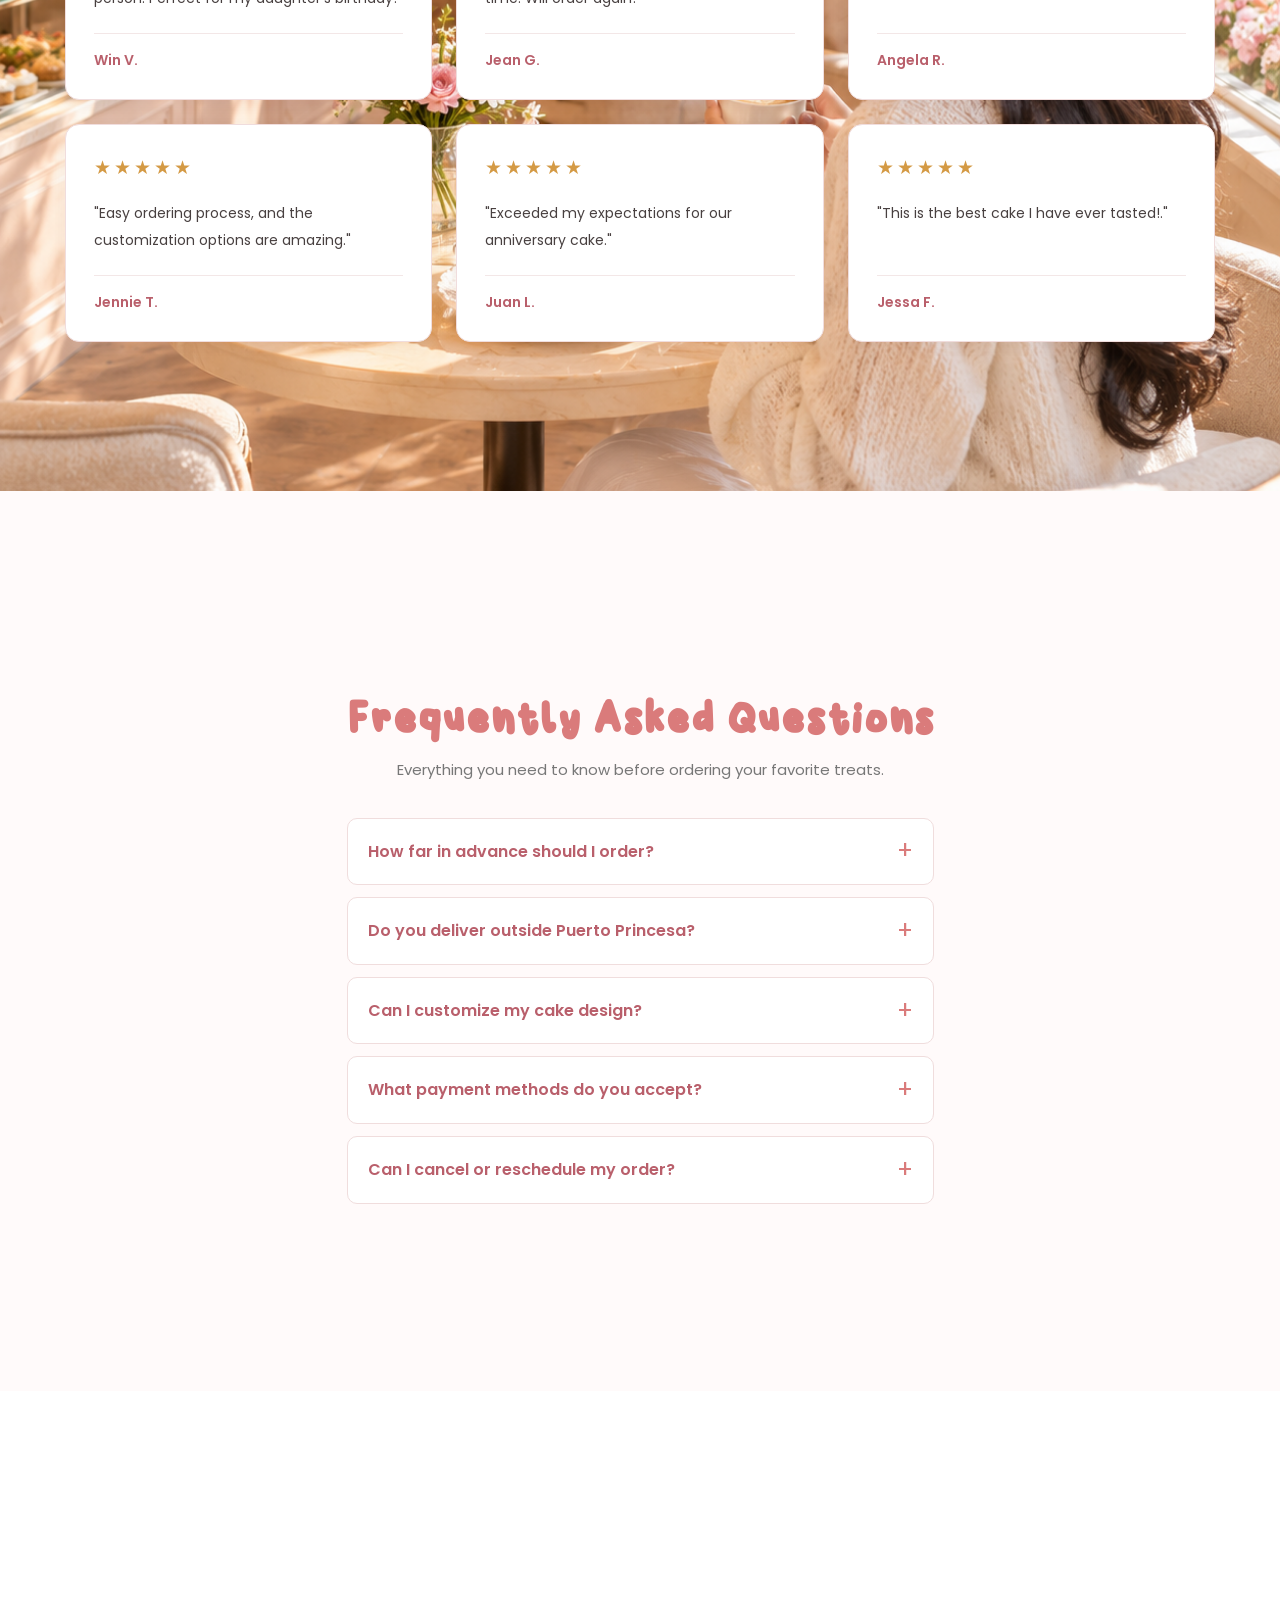
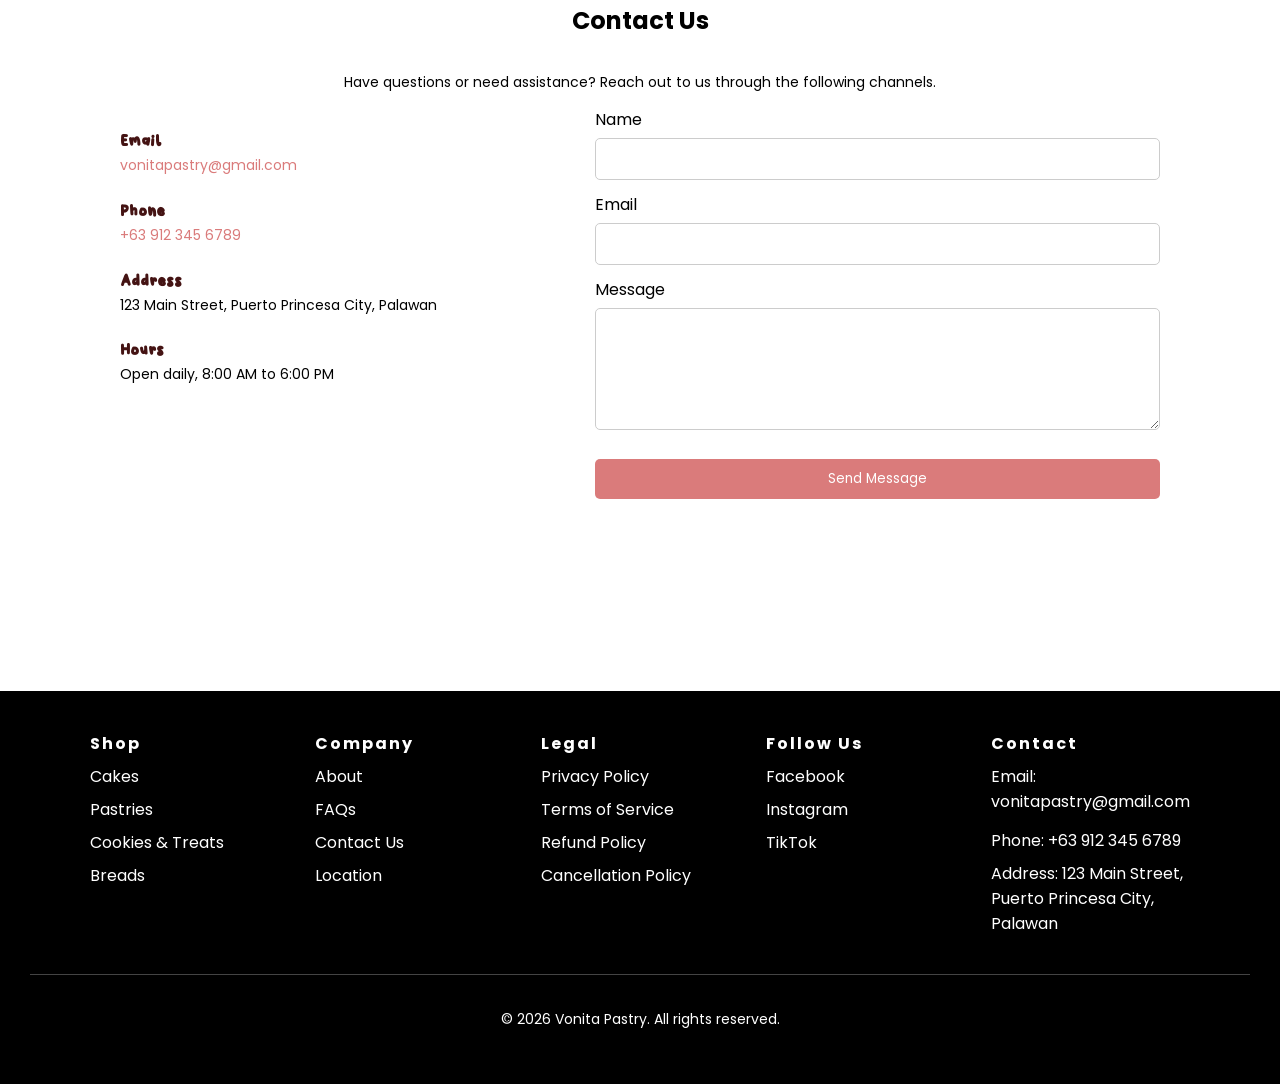
==== commit 2d461b92: "remove placeholders" ====
--- a/index.html
+++ b/index.html
@@ -17,12 +17,11 @@
         <h1 class="hero-logo">Vonita Pastry</h1>
     </div>
             <nav>
-                <a href="homepage.html" class ="nav" text-decoration: none;>(Home)</a>
                 <a href="#about" class ="nav" text-decoration: none;>About</a> 
                 <a href="#contact" class ="nav" text-decoration: none;>Contact Us</a>
-                <a href="homepage.html#orders" class ="nav" text-decoration: none;>Orders</a>
-                <a href="login.html"class ="nav">Log In</a>
-                <a href="registration.html"class ="nav">Sign Up</a>
+                <a href="homepage.php#my-orders" class ="nav" text-decoration: none;>Orders</a>
+                <a href="login.php"class ="nav">Log In</a>
+                <a href="registration.php"class ="nav">Sign Up</a>
             </nav>
 
     <button class="hamburger" aria-label="Menu">
@@ -30,11 +29,10 @@
            </button>
           </nav>
             <div class="mobile-menu">
-                <a href="homepage.html" class ="nav" text-decoration: none;>(Home)</a>
                 <a href="#about" class ="nav">About</a> 
                 <a href="#contact" class ="nav">Contact Us</a>
-                <a href="login.html"class ="nav">Log In</a>
-                <a href="registration.html"class ="nav">Sign Up</a>
+                <a href="login.php"class ="nav">Log In</a>
+                <a href="registration.php"class ="nav">Sign Up</a>
             </div>
     </header>
 
@@ -49,7 +47,7 @@
                     <p class="header-description">We also offer custom orders for special occasions, such as birthdays, weddings, and corporate events. Our team of skilled bakers will work closely with you to create a personalized dessert that perfectly matches your vision. We are committed to making your celebrations even sweeter with our delectable treats.</p>
                     <p class="header-description">Thank you for choosing Vonita Pastry. We look forward to serving you and making your dessert dreams come true!</p>
                 </div style="text-align: center;">
-                <a href="login.html" class="cta-btn" >Log in to Order🎂</a>
+                <a href="login.php" class="cta-btn" >Log in to Order🎂</a>
                 </div>
 </section>
          <section class="section-light">
@@ -291,10 +289,10 @@
             <div class="footer-columns">
                 <div class="footer-col">
                         <a class="footer-nav" style="font-weight: bold; letter-spacing: 2px;" >Shop</a>
-                        <a href="shop.html#cakes-section" class="footer-nav" >Cakes</a>
-                        <a href="shop.html#pastries-section" class="footer-nav" >Pastries</a>
-                        <a href="shop.html#cookies-section" class="footer-nav" >Cookies & Treats</a>
-                        <a href="shop.html#breads-section" class="footer-nav" >Breads</a>
+                        <a href="shop.php#cakes-section" class="footer-nav" >Cakes</a>
+                        <a href="shop.php#pastries-section" class="footer-nav" >Pastries</a>
+                        <a href="shop.php#cookies-section" class="footer-nav" >Cookies & Treats</a>
+                        <a href="shop.php#breads-section" class="footer-nav" >Breads</a>
                 </div>
                 <div class="footer-col">
                         <a class="footer-nav" style="font-weight: bold; letter-spacing: 2px;" >Company</a>
--- a/style.css
+++ b/style.css
@@ -1013,4 +1013,283 @@
     max-width: 100%;
     margin: 0;
     overflow-x: clip;
-}+}
+
+/* ===== Cart ===== */
+.cart-notice {
+    max-width: 600px;
+    margin: 0 auto 20px;
+    padding: 12px 16px;
+    border-radius: 8px;
+    background-color: #fdeeee;
+    color: var(--text-dark);
+    font-family: 'Poppins', sans-serif;
+    text-align: center;
+}
+
+.cart-notice a {
+    color: var(--primary);
+    font-weight: 600;
+}
+
+.cart-main {
+    min-height: calc(100vh - 68px);
+    padding: 40px 20px;
+    background-color: var(--bg-light);
+    font-family: 'Poppins', sans-serif;
+}
+
+.cart-container {
+    max-width: 1000px;
+    margin: 0 auto;
+    padding: 32px;
+    background-color: var(--white);
+    border-radius: 12px;
+    box-shadow: 0 4px 16px rgba(0, 0, 0, 0.08);
+}
+
+.cart-title {
+    margin-top: 0;
+    color: var(--primary);
+    font-family: 'Winkle';
+    font-size: 48px;
+    text-align: center;
+}
+
+.cart-empty {
+    padding: 30px 0;
+    color: #555;
+    text-align: center;
+}
+
+.cart-table {
+    width: 100%;
+    border-collapse: collapse;
+}
+
+.cart-table th {
+    padding: 12px;
+    border-bottom: 2px solid #f0dddd;
+    color: var(--text-dark);
+    font-size: 14px;
+    text-align: left;
+}
+
+.cart-table td {
+    padding: 14px 12px;
+    border-bottom: 1px solid #f3e6e6;
+    color: var(--text-dark);
+    vertical-align: middle;
+}
+
+.cart-product {
+    display: flex;
+    align-items: center;
+    gap: 14px;
+}
+
+.cart-product img {
+    width: 70px;
+    height: 70px;
+    border-radius: 8px;
+    object-fit: cover;
+}
+
+.cart-qty {
+    width: 64px;
+    padding: 8px;
+    border: 1px solid var(--border);
+    border-radius: 6px;
+    font-family: inherit;
+}
+
+.cart-remove {
+    border: none;
+    background: none;
+    color: #b95f6b;
+    font-family: inherit;
+    cursor: pointer;
+}
+
+.cart-remove:hover {
+    text-decoration: underline;
+}
+
+.cart-actions {
+    display: flex;
+    justify-content: space-between;
+    align-items: center;
+    margin-top: 20px;
+}
+
+.cart-link {
+    color: var(--primary);
+    text-decoration: none;
+}
+
+.cart-btn {
+    display: inline-block;
+    padding: 12px 28px;
+    border: 2px solid var(--primary);
+    border-radius: 8px;
+    background-color: var(--primary);
+    color: var(--white);
+    font-family: inherit;
+    font-size: 15px;
+    text-decoration: none;
+    cursor: pointer;
+    transition: opacity var(--transition);
+}
+
+.cart-btn:hover {
+    opacity: 0.85;
+}
+
+.cart-btn-outline {
+    background-color: var(--white);
+    color: var(--primary);
+}
+
+.cart-summary {
+    margin-top: 30px;
+    padding-top: 20px;
+    border-top: 2px solid #f0dddd;
+    text-align: right;
+}
+
+.cart-summary p {
+    color: var(--text-dark);
+    font-size: 20px;
+}
+
+@media (max-width: 700px) {
+    .cart-container {
+        padding: 20px;
+    }
+
+    .cart-table thead {
+        display: none;
+    }
+
+    .cart-table tr {
+        display: block;
+        padding: 12px 0;
+        border-bottom: 1px solid #f3e6e6;
+    }
+
+    .cart-table td {
+        display: flex;
+        justify-content: space-between;
+        padding: 6px 0;
+        border: none;
+    }
+
+    .cart-table td[data-label]::before {
+        content: attr(data-label);
+        font-weight: 600;
+    }
+
+    .cart-actions {
+        flex-direction: column;
+        gap: 14px;
+    }
+
+    .cart-summary {
+        text-align: center;
+    }
+}
+
+/* ===== My Orders ===== */
+.orders-section {
+    padding: 50px 20px;
+    font-family: 'Poppins', sans-serif;
+}
+
+.orders-container {
+    max-width: 1100px;
+    margin: 0 auto;
+    padding: 24px;
+    background-color: var(--white);
+    border-radius: 12px;
+    box-shadow: 0 4px 16px rgba(0, 0, 0, 0.06);
+}
+
+.status-badge {
+    display: inline-block;
+    padding: 4px 12px;
+    border-radius: 999px;
+    font-size: 13px;
+    font-weight: 600;
+}
+
+.status-pending {
+    background-color: #fff4dc;
+    color: #9a6a00;
+}
+
+.status-completed {
+    background-color: #e3f6e8;
+    color: #2e7d46;
+}
+
+.status-cancelled {
+    background-color: #f8e1e1;
+    color: #a33a3a;
+}
+
+/* ===== Admin Orders ===== */
+.dashboard-money {
+    font-size: 30px;
+    word-break: break-word;
+}
+
+.order-filters {
+    display: flex;
+    flex-wrap: wrap;
+    gap: 10px;
+    margin-bottom: 20px;
+}
+
+.filter-btn {
+    padding: 8px 18px;
+    border: 1px solid var(--primary);
+    border-radius: 999px;
+    color: var(--primary);
+    font-size: 14px;
+    text-decoration: none;
+    transition: background-color var(--transition), color var(--transition);
+}
+
+.filter-btn:hover,
+.filter-btn.active {
+    background-color: var(--primary);
+    color: var(--white);
+}
+
+.order-customer strong,
+.order-customer span {
+    display: block;
+}
+
+.order-customer span {
+    color: #777;
+    font-size: 13px;
+}
+
+.status-select {
+    padding: 6px 10px;
+    border: none;
+    border-radius: 999px;
+    font-family: inherit;
+    font-size: 13px;
+    font-weight: 600;
+    cursor: pointer;
+}
+
+@media (max-width: 700px) {
+    .order-customer {
+        flex-direction: column;
+        align-items: flex-end;
+        text-align: right;
+    }
+}
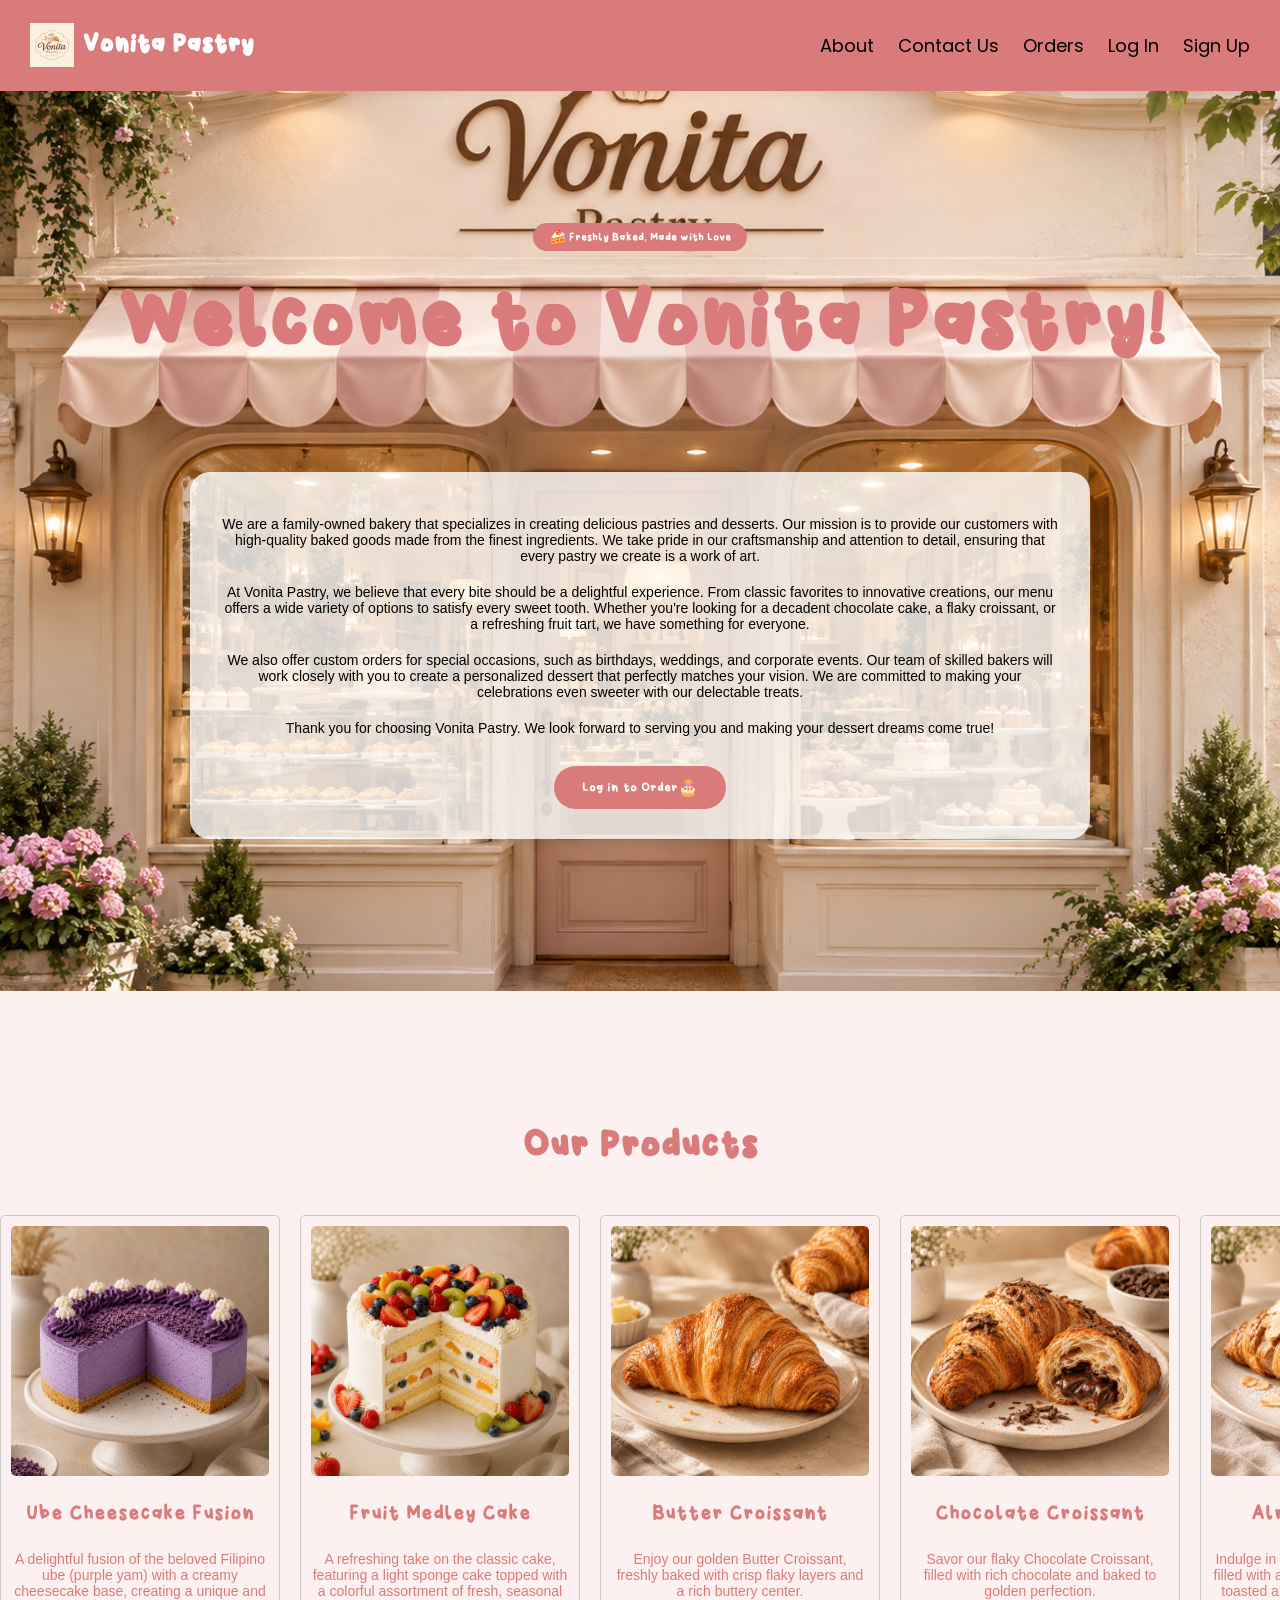
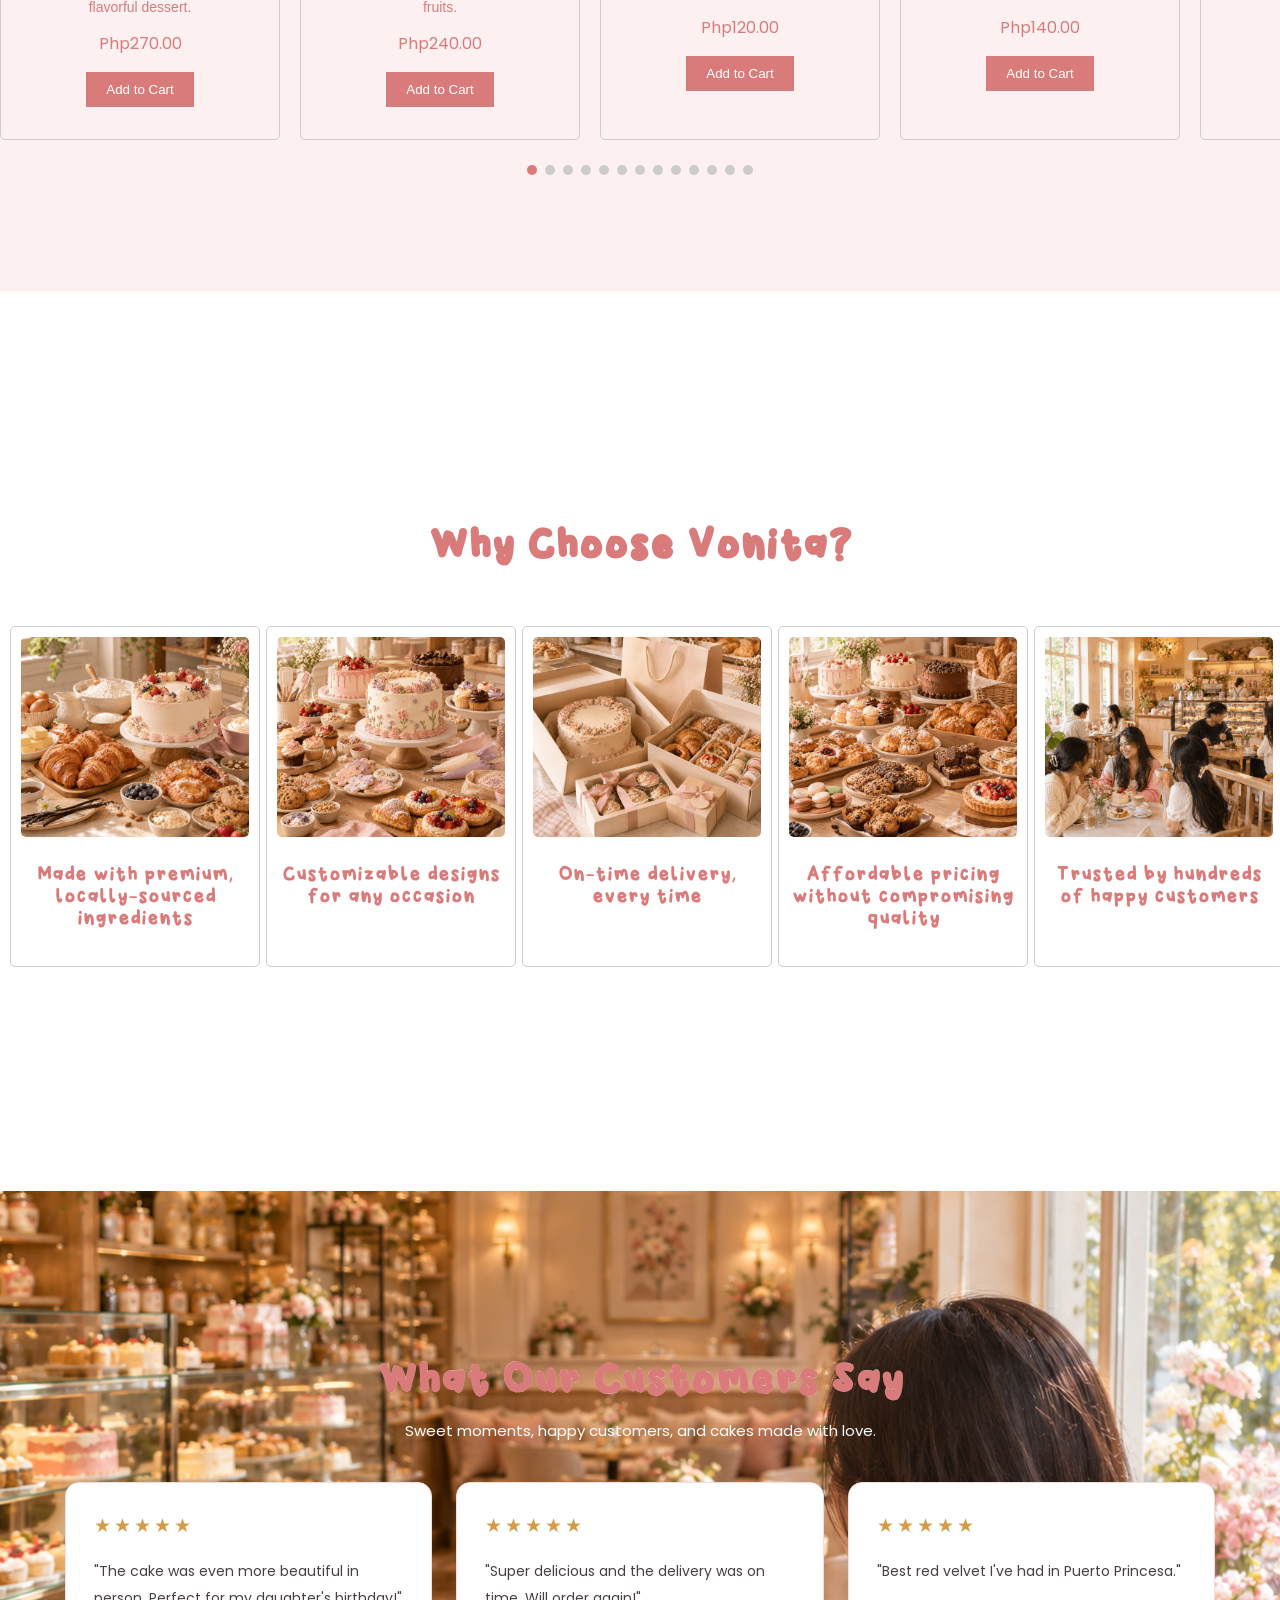
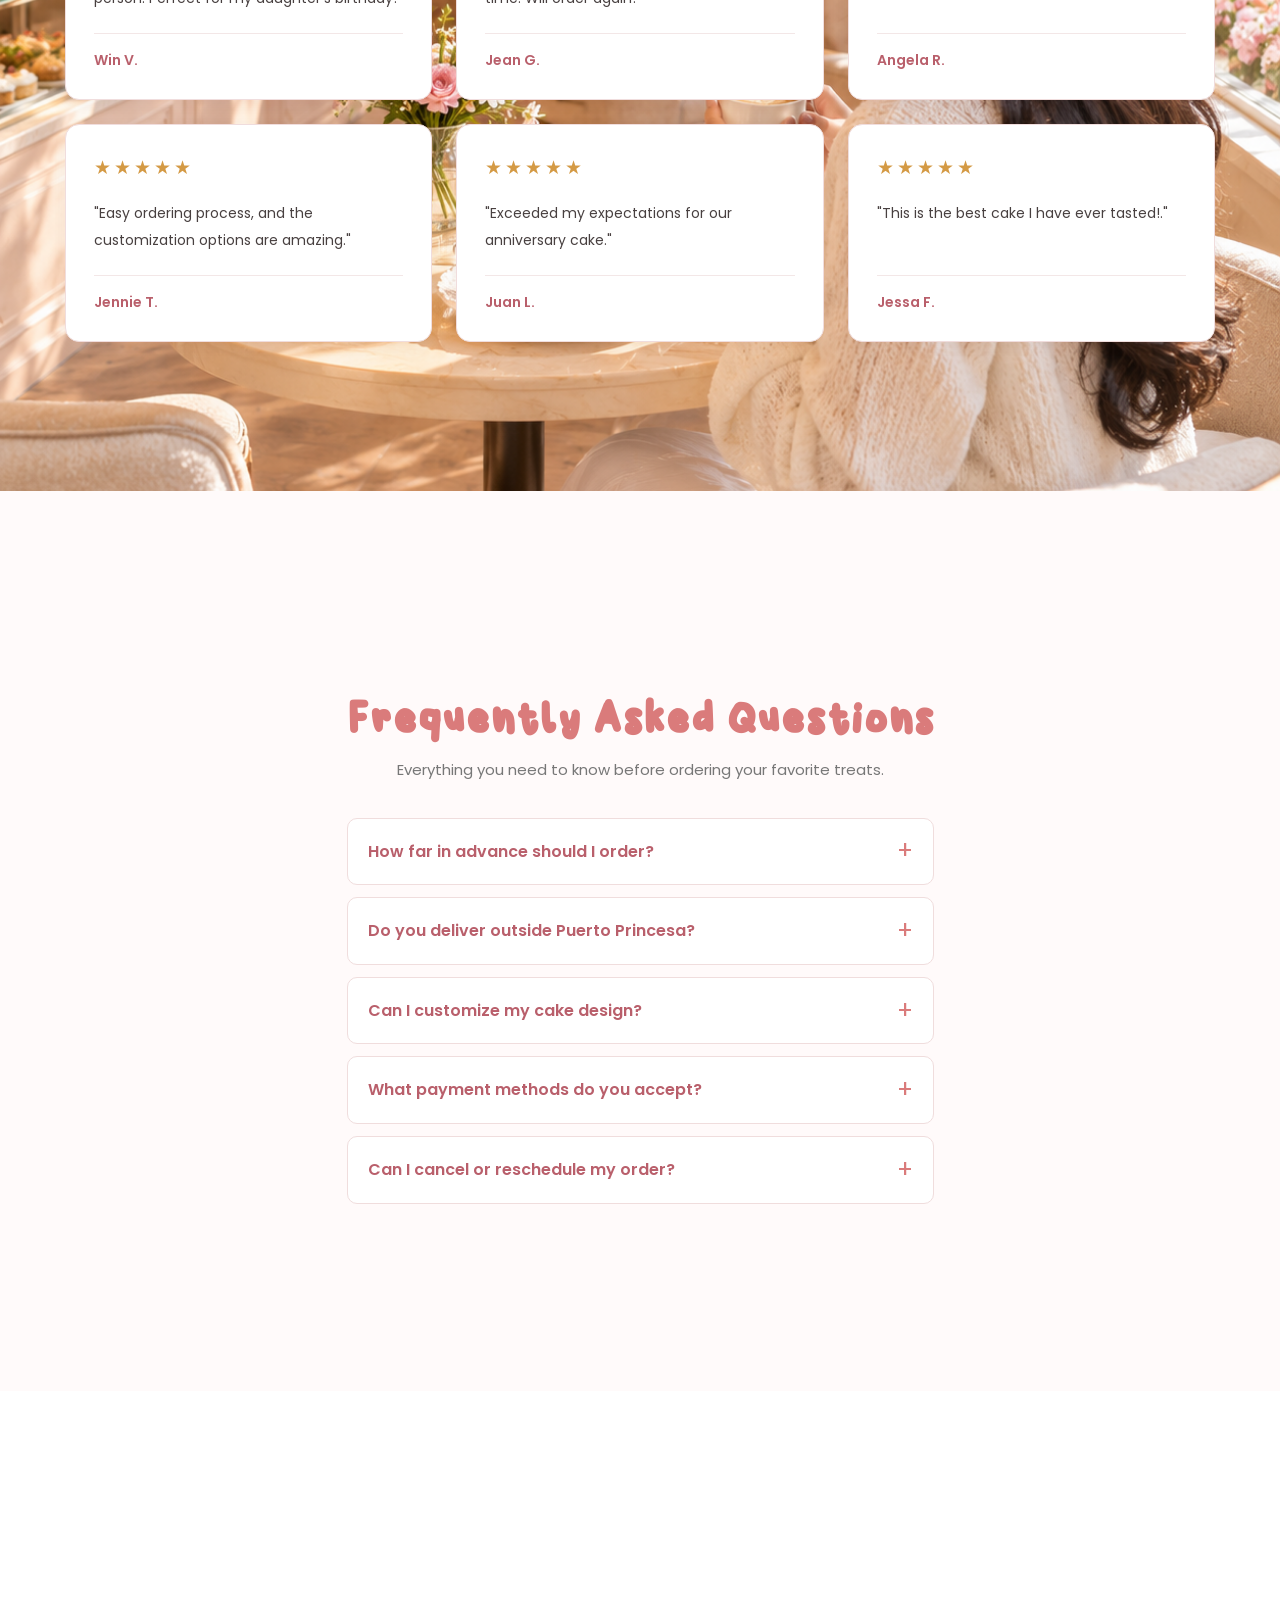
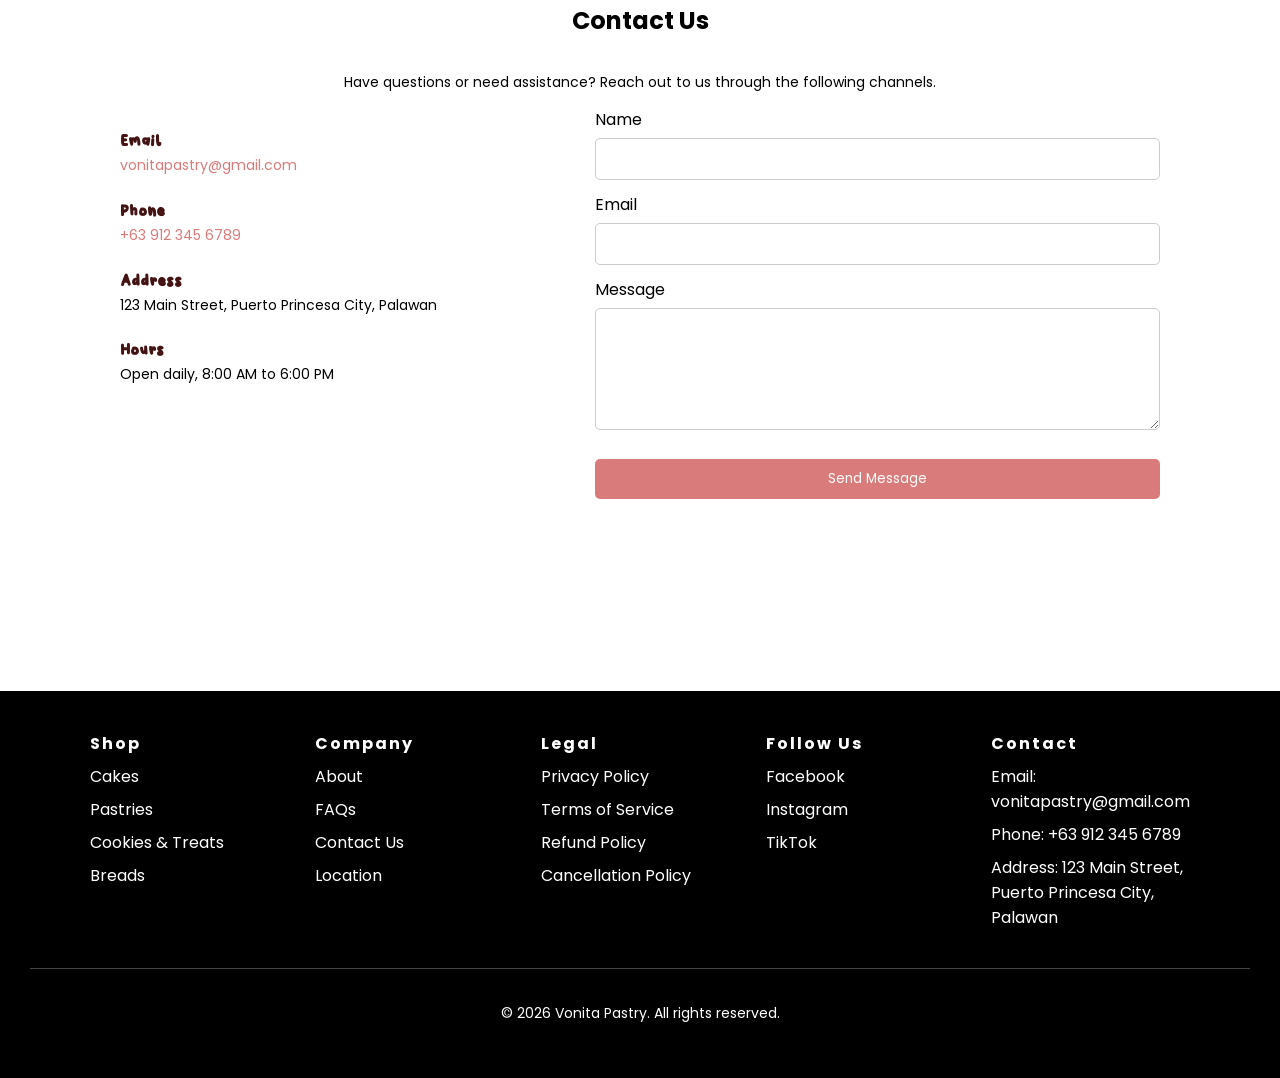
==== commit 65ebb175: "update" ====
--- a/index.html
+++ b/index.html
@@ -17,22 +17,21 @@
         <h1 class="hero-logo">Vonita Pastry</h1>
     </div>
             <nav>
-                <a href="#about" class ="nav" text-decoration: none;>About</a> 
-                <a href="#contact" class ="nav" text-decoration: none;>Contact Us</a>
-                <a href="homepage.php#my-orders" class ="nav" text-decoration: none;>Orders</a>
-                <a href="login.php"class ="nav">Log In</a>
-                <a href="registration.php"class ="nav">Sign Up</a>
+                <a href="#about" class ="nav">About</a> 
+                <a href="#contact" class ="nav">Contact Us</a>
+                <a href="homepage.php#my-orders" class ="nav">Orders</a>
+                <a href="login.php" class ="nav">Log In</a>
+                <a href="registration.php" class ="nav">Sign Up</a>
             </nav>
 
     <button class="hamburger" aria-label="Menu">
     <span></span><span></span><span></span>
            </button>
-          </nav>
             <div class="mobile-menu">
                 <a href="#about" class ="nav">About</a> 
                 <a href="#contact" class ="nav">Contact Us</a>
-                <a href="login.php"class ="nav">Log In</a>
-                <a href="registration.php"class ="nav">Sign Up</a>
+                <a href="login.php" class ="nav">Log In</a>
+                <a href="registration.php" class ="nav">Sign Up</a>
             </div>
     </header>
 
@@ -46,7 +45,7 @@
                     <p class="header-description">At Vonita Pastry, we believe that every bite should be a delightful experience. From classic favorites to innovative creations, our menu offers a wide variety of options to satisfy every sweet tooth. Whether you're looking for a decadent chocolate cake, a flaky croissant, or a refreshing fruit tart, we have something for everyone.</p>
                     <p class="header-description">We also offer custom orders for special occasions, such as birthdays, weddings, and corporate events. Our team of skilled bakers will work closely with you to create a personalized dessert that perfectly matches your vision. We are committed to making your celebrations even sweeter with our delectable treats.</p>
                     <p class="header-description">Thank you for choosing Vonita Pastry. We look forward to serving you and making your dessert dreams come true!</p>
-                </div style="text-align: center;">
+                </div>
                 <a href="login.php" class="cta-btn" >Log in to Order🎂</a>
                 </div>
 </section>
@@ -316,7 +315,7 @@
                 </div>
                 <div class="footer-col">
                         <a class="footer-nav" style="font-weight: bold; letter-spacing: 2px;" >Contact</a>
-                        <a class="footer-nav">Email: vonitapastry@gmail.com</p>
+                        <a class="footer-nav">Email: vonitapastry@gmail.com</a>
                         <a class="footer-nav">Phone: +63 912 345 6789</a>
                         <a class="footer-nav">Address: 123 Main Street, Puerto Princesa City, Palawan</a>
                 </div>
